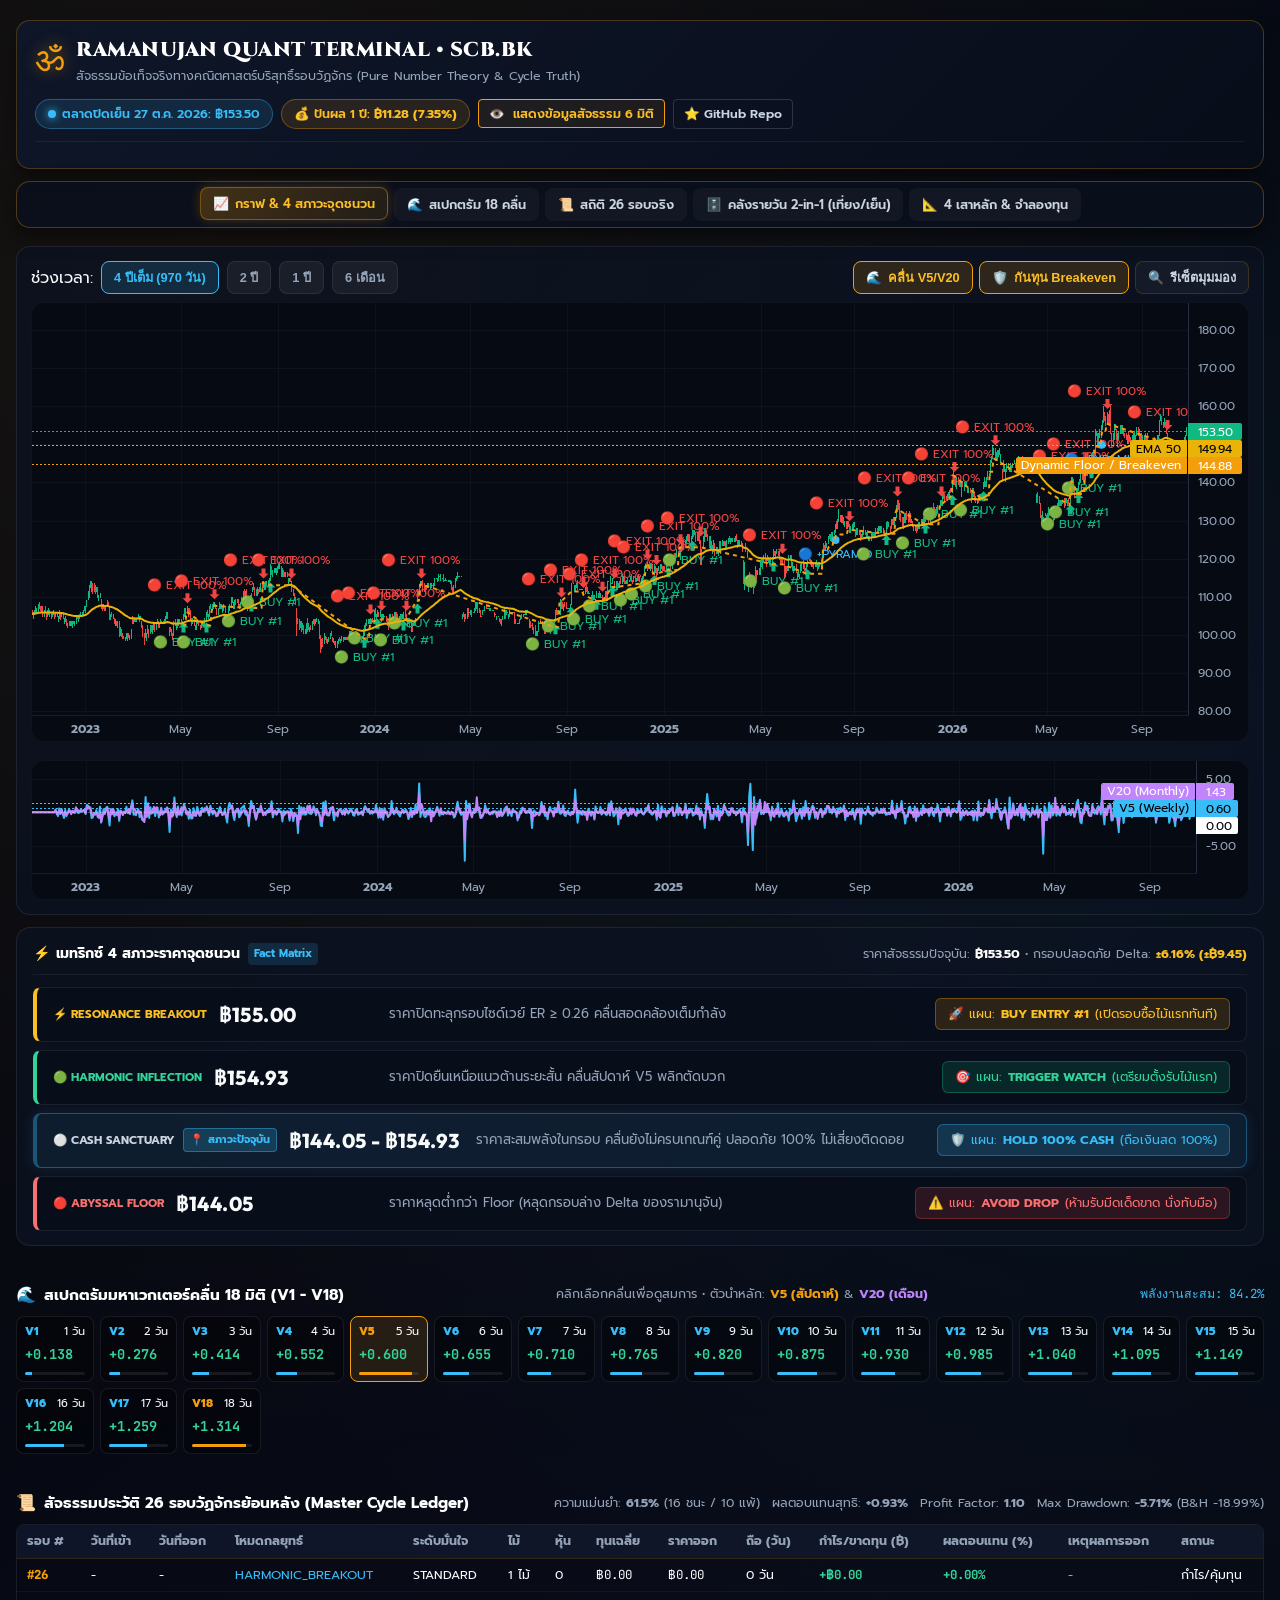
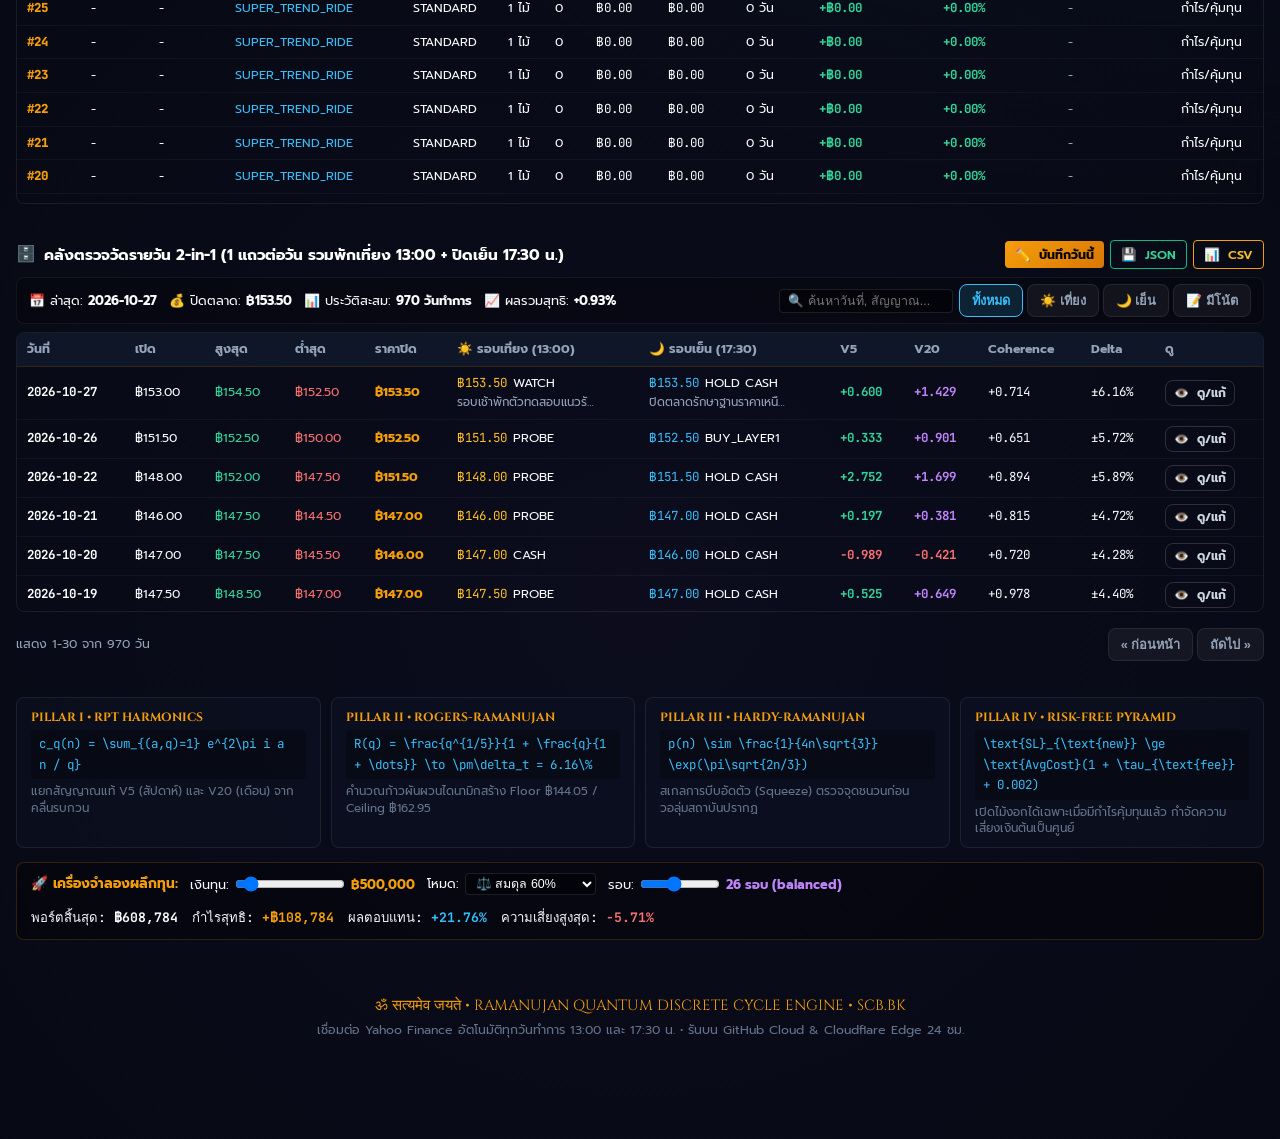
==== quant-ramanujan/index.html @ 40e57e21 "feat(ui): redesign 4 trigger scenarios into vertical price ladder optimized for portrait display" ====
<!DOCTYPE html>
<html lang="th" data-theme="dark">
<head>
  <meta charset="UTF-8">
  <meta name="viewport" content="width=device-width, initial-scale=1.0">
  <title>Ramanujan Quant Terminal • สัจธรรมข้อเท็จจริง SCB.BK</title>
  <meta name="description" content="เทอร์มินัลวิเคราะห์เชิงปริมาณหุ้น SCB.BK ตกผลึกข้อเท็จจริงล้วนๆ ภายในหน้าเดียว ด้วยสมการรามานุจัน (RPT + Rogers-Ramanujan + Risk-Free Pyramiding)">
  
  <!-- Fonts -->
  <link rel="preconnect" href="https://fonts.googleapis.com">
  <link rel="preconnect" href="https://fonts.gstatic.com" crossorigin>
  <link href="https://fonts.googleapis.com/css2?family=Cinzel:wght@700;900&family=Prompt:wght@400;500;600;700&family=JetBrains+Mono:wght@500;700;800&family=Outfit:wght@500;700;800&display=swap" rel="stylesheet">
  
  <!-- TradingView Lightweight Charts Local Library -->
  <!-- TradingView Lightweight Charts Local Library -->
  <script src="lightweight-charts.js"></script>
  <link rel="stylesheet" href="style.css?v=20261027_3">

  <style>
    /* CRITICAL INLINE STYLES: 100% immune to browser/CDN stylesheet caching */
    .compact-header-hud {
      background: linear-gradient(135deg, rgba(15, 23, 42, 0.96) 0%, rgba(8, 13, 26, 0.98) 100%);
      border: 1px solid rgba(245, 158, 11, 0.25);
      border-radius: 14px;
      padding: 12px 18px;
      margin-bottom: 12px;
      box-shadow: 0 10px 25px -5px rgba(0, 0, 0, 0.6);
    }
    .hud-brand-row {
      display: flex;
      justify-content: space-between;
      align-items: center;
      flex-wrap: wrap;
      gap: 12px;
    }
    .brand-title-wrap {
      display: flex;
      align-items: center;
      gap: 12px;
    }
    .vedic-glyph {
      font-size: 2.2rem;
      color: #f59e0b;
      line-height: 1;
      text-shadow: 0 0 15px rgba(245, 158, 11, 0.5);
    }
    .brand-title {
      font-family: 'Cinzel', serif;
      font-size: 1.25rem;
      font-weight: 900;
      color: #fff;
      letter-spacing: 0.5px;
    }
    .brand-sub {
      font-size: 0.78rem;
      color: #94a3b8;
    }
    .hud-status-strip {
      display: flex;
      align-items: center;
      gap: 8px;
      flex-wrap: wrap;
    }
    .status-pill {
      display: inline-flex;
      align-items: center;
      gap: 6px;
      padding: 4px 12px;
      border-radius: 999px;
      font-size: 0.78rem;
      font-weight: 600;
      background: rgba(255, 255, 255, 0.04);
      border: 1px solid rgba(255, 255, 255, 0.1);
    }
    .status-live {
      background: rgba(56, 189, 248, 0.12);
      border-color: rgba(56, 189, 248, 0.35);
      color: #38bdf8;
    }
    .status-div {
      background: rgba(245, 158, 11, 0.12);
      border-color: rgba(245, 158, 11, 0.35);
      color: #fbbf24;
    }
    .pulse-dot {
      width: 8px;
      height: 8px;
      border-radius: 50%;
      background: #38bdf8;
      box-shadow: 0 0 8px #38bdf8;
      display: inline-block;
    }
    .fact-telemetry-grid {
      display: grid;
      grid-template-columns: repeat(auto-fit, minmax(180px, 1fr));
      gap: 10px;
      margin-top: 14px;
      padding-top: 12px;
      border-top: 1px solid rgba(255, 255, 255, 0.08);
      transition: all 0.3s ease;
    }
    .telemetry-card {
      background: rgba(8, 13, 26, 0.85);
      border: 1px solid rgba(255, 255, 255, 0.08);
      border-radius: 8px;
      padding: 10px 14px;
    }
    .card-cyan { border-left: 3px solid #38bdf8; }
    .card-gold { border-left: 3px solid #f59e0b; }
    .card-green { border-left: 3px solid #10b981; }
    .card-purple { border-left: 3px solid #c084fc; }
    .card-neutral { border-left: 3px solid #94a3b8; }
    .tel-label {
      font-size: 0.72rem;
      color: #94a3b8;
      text-transform: uppercase;
      margin-bottom: 2px;
    }
    .tel-val {
      font-family: 'Outfit', sans-serif;
      font-size: 1.35rem;
      font-weight: 800;
      line-height: 1.2;
      color: #fff;
    }
    .tel-meta {
      font-size: 0.72rem;
      color: #64748b;
      margin-top: 2px;
    }
    /* Widescreen Full-Width Chart + Vertical Decision Ladder (Under Chart) */
    .chart-decision-split {
      display: flex;
      flex-direction: column;
      gap: 12px;
    }
    .chart-panel-wrap {
      width: 100%;
      background: var(--bg-card);
      border: 1px solid rgba(255, 255, 255, 0.08);
      border-radius: var(--radius-md);
      padding: 14px;
      display: flex;
      flex-direction: column;
      gap: 8px;
    }
    .decision-matrix-wrap {
      width: 100%;
      background: var(--bg-card);
      border: 1px solid rgba(255, 255, 255, 0.08);
      border-radius: var(--radius-md);
      padding: 14px 16px;
      display: flex;
      flex-direction: column;
      gap: 10px;
    }
    /* Vertical Decision Ladder (4 สภาวะราคาแนวตั้ง) */
    .decision-ladder-list {
      display: flex;
      flex-direction: column;
      gap: 8px;
      width: 100%;
    }
    .scenario-ladder-item {
      background: rgba(8, 13, 26, 0.75);
      border: 1px solid rgba(255, 255, 255, 0.08);
      border-radius: 8px;
      padding: 10px 16px;
      display: flex;
      align-items: center;
      justify-content: space-between;
      gap: 16px;
      transition: all 0.2s ease;
    }
    .scenario-ladder-item:hover {
      background: rgba(19, 29, 54, 0.85);
      border-color: rgba(255, 255, 255, 0.18);
    }
    .sc-breakout { border-left: 4px solid #fbbf24; }
    .sc-inflection { border-left: 4px solid #34d399; }
    .sc-neutral { border-left: 4px solid #38bdf8; }
    .sc-danger { border-left: 4px solid #f87171; }
    .active-state-ring {
      background: rgba(56, 189, 248, 0.08);
      border-color: rgba(56, 189, 248, 0.35);
      box-shadow: 0 0 15px rgba(56, 189, 248, 0.12);
    }
    .ladder-tag-group {
      display: flex;
      align-items: center;
      gap: 12px;
      min-width: 320px;
      flex-shrink: 0;
    }
    .ladder-price {
      font-family: 'Outfit', sans-serif;
      font-size: 1.25rem;
      font-weight: 800;
      letter-spacing: 0.5px;
      white-space: nowrap;
    }
    .ladder-desc {
      flex: 1;
      font-size: 0.82rem;
      color: #94a3b8;
      line-height: 1.4;
    }
    .ladder-action {
      flex-shrink: 0;
    }
    .action-pill {
      display: inline-flex;
      align-items: center;
      gap: 6px;
      padding: 5px 12px;
      border-radius: 6px;
      font-size: 0.78rem;
      white-space: nowrap;
    }
    .pill-gold {
      background: rgba(245, 158, 11, 0.15);
      color: #fbbf24;
      border: 1px solid rgba(245, 158, 11, 0.35);
    }
    .pill-green {
      background: rgba(16, 185, 129, 0.15);
      color: #34d399;
      border: 1px solid rgba(16, 185, 129, 0.35);
    }
    .pill-cyan {
      background: rgba(56, 189, 248, 0.15);
      color: #38bdf8;
      border: 1px solid rgba(56, 189, 248, 0.35);
    }
    .pill-red {
      background: rgba(239, 68, 68, 0.15);
      color: #f87171;
      border: 1px solid rgba(239, 68, 68, 0.35);
    }
    .current-state-badge {
      font-size: 0.68rem;
      font-weight: 700;
      padding: 2px 6px;
      border-radius: 4px;
      background: rgba(56, 189, 248, 0.2);
      color: #38bdf8;
      border: 1px solid rgba(56, 189, 248, 0.4);
    }
    /* Mobile & Portrait Screens (การแสดงผลแนวตั้ง) */
    @media (max-width: 900px) {
      .scenario-ladder-item {
        flex-direction: column;
        align-items: flex-start;
        gap: 8px;
        padding: 12px 14px;
      }
      .ladder-tag-group {
        width: 100%;
        justify-content: space-between;
        min-width: unset;
      }
      .ladder-desc {
        width: 100%;
      }
      .ladder-action {
        width: 100%;
      }
      .action-pill {
        width: 100%;
        justify-content: center;
      }
    }
  </style>
</head>
<body>
  <div class="quant-container">
    
    <!-- ================= 1. COMPACT VEDIC FACT BAR (HEADER HUD) ================= -->
    <header class="compact-header-hud">
      <div class="hud-brand-row">
        <div class="brand-title-wrap">
          <span class="vedic-glyph">ॐ</span>
          <div>
            <h1 class="brand-title">RAMANUJAN QUANT TERMINAL • SCB.BK</h1>
            <div class="brand-sub">สัจธรรมข้อเท็จจริงทางคณิตศาสตร์บริสุทธิ์รอบวัฏจักร (Pure Number Theory & Cycle Truth)</div>
          </div>
        </div>
        
        <div class="hud-status-strip">
          <div class="status-pill status-live">
            <span class="pulse-dot"></span>
            <span id="liveStatusText">ตลาดปิดเย็น 27 ต.ค. 2026: ฿153.50</span>
          </div>
          <div class="status-pill status-div">
            <span>💰 ปันผล 1 ปี: <strong>฿11.28 (7.35%)</strong></span>
          </div>
          <button type="button" id="btnToggleTopBar" class="btn btn-outline-sm" title="คลิกเพื่อเปิด/ปิดแผงสัจธรรม 6 มิติ" style="border-color: var(--gold); color: var(--gold-glow); background: rgba(245, 158, 11, 0.08);">
            <span id="toggleTopBarIcon">👁️</span> <span id="toggleTopBarText">แสดงข้อมูลสัจธรรม 6 มิติ</span>
          </button>
          <a href="https://github.com/smiledee9-svg/stock" target="_blank" rel="noopener noreferrer" class="btn btn-outline-sm">⭐ GitHub Repo</a>
        </div>
      </div>

      <!-- Live 6-Fact Telemetry Strip (Collapsed by default to maximize chart view space) -->
      <div class="fact-telemetry-grid" id="factTelemetryGrid" style="display: none;">
        <div class="telemetry-card card-cyan">
          <div class="tel-label">ราคาปิดตลาดล่าสุด</div>
          <div class="tel-val" id="kpiPrice">฿153.50</div>
          <div class="tel-meta" id="kpiDate">SET 27 ต.ค. 2026</div>
        </div>

        <div class="telemetry-card card-gold">
          <div class="tel-label">ก้าวไดนามิกรามานุจัน (±δt)</div>
          <div class="tel-val text-gold" id="kpiDelta">±6.16%</div>
          <div class="tel-meta">ช่วงปลอดภัย ±฿9.45 / รอบ</div>
        </div>

        <div class="telemetry-card card-green">
          <div class="tel-label">ฐานรองรับสัจธรรม (Floor)</div>
          <div class="tel-val text-green" id="kpiFloor">฿144.05</div>
          <div class="tel-meta">แนวรับโมเดล ห้ามหลุด</div>
        </div>

        <div class="telemetry-card card-purple">
          <div class="tel-label">เพดานคลื่นสูงสุด (Ceiling)</div>
          <div class="tel-val text-purple" id="kpiCeiling">฿162.95</div>
          <div class="tel-meta">เป้าหมายคลื่น V20 เต็มกำลัง</div>
        </div>

        <div class="telemetry-card">
          <div class="tel-label">สภาวะคลื่นความเร็ว</div>
          <div class="tel-val" style="font-size: 1.15rem; color: #38bdf8;">V5: +0.60 | V20: +1.43</div>
          <div class="tel-meta" id="rhoBadge">Phase Coherence: +0.651 (Resonant)</div>
        </div>

        <div class="telemetry-card card-neutral">
          <div class="tel-label">สัจธรรมสถานะปัจจุบัน</div>
          <div class="tel-val text-green" style="font-size: 1.15rem;">CASH SANCTUARY</div>
          <div class="tel-meta">ถือเงินสด 100% รอจุดชนวน ฿154.93</div>
        </div>
      </div>
    </header>

    <!-- Hidden placeholders to maintain 100% JS API compatibility -->
    <div style="display: none;" id="oracleTitle"></div>
    <div style="display: none;" id="oracleText"></div>

    <!-- ================= 2. STICKY COMPACT NAV HUD ================= -->
    <nav class="compact-nav-hud" id="sacredNavHud">
      <a href="#chartDecisionSection" class="nav-hud-btn active"><span>📈</span> <span>กราฟ & 4 สภาวะจุดชนวน</span></a>
      <a href="#waveSpectrumSection" class="nav-hud-btn"><span>🌊</span> <span>สเปกตรัม 18 คลื่น</span></a>
      <a href="#ledgerSection" class="nav-hud-btn"><span>📜</span> <span>สถิติ 26 รอบจริง</span></a>
      <a href="#archiveSection" class="nav-hud-btn"><span>🗄️</span> <span>คลังรายวัน 2-in-1 (เที่ยง/เย็น)</span></a>
      <a href="#pillarsSection" class="nav-hud-btn"><span>📐</span> <span>4 เสาหลัก & จำลองทุน</span></a>
    </nav>

    <!-- ================= 3. CORE ROW: CHART (FULL WIDTH) + 4 DECISION SCENARIOS (UNDER CHART) ================= -->
    <section class="crystallized-section" id="chartDecisionSection" style="padding-top: 6px;">
      <div class="chart-decision-split">
        
        <!-- Sacred TradingView Candlestick Canvas (Expansive 100% Full Width) -->
        <div class="chart-panel-wrap">
          <div class="chart-header-compact">
            <div class="chart-controls-left">
              <span class="label-dim">ช่วงเวลา:</span>
              <button type="button" class="interval-pill active" id="btnRangeAll">4 ปีเต็ม (970 วัน)</button>
              <button type="button" class="interval-pill" id="btnRange2y">2 ปี</button>
              <button type="button" class="interval-pill" id="btnRange1y">1 ปี</button>
              <button type="button" class="interval-pill" id="btnRange6m">6 เดือน</button>
            </div>
            <div style="display: flex; gap: 6px; flex-wrap: wrap;">
              <button type="button" class="chart-toggle-btn active" id="toggleWaveBtn"><span>🌊</span> คลื่น V5/V20</button>
              <button type="button" class="chart-toggle-btn active" id="toggleStopBtn"><span>🛡️</span> กันทุน Breakeven</button>
              <button type="button" class="chart-toggle-btn" id="btnResetZoom"><span>🔍</span> รีเซ็ตมุมมอง</button>
            </div>
          </div>

          <div class="chart-container-box" id="priceChartContainer" style="height: 440px;"></div>
          <div class="wave-subchart-box" id="waveChartContainer" style="height: 140px;"></div>
        </div>

        <!-- 4 Pure Decision Scenarios (Placed Directly Under the Chart Canvas) -->
        <div class="decision-matrix-wrap">
          <div class="matrix-head">
            <div style="display: flex; align-items: center; gap: 8px;">
              <span class="matrix-title">⚡ เมทริกซ์ 4 สภาวะราคาจุดชนวน</span>
              <span class="badge-mini">Fact Matrix</span>
            </div>
            <div style="font-size: 0.78rem; color: var(--text-muted);">
              ราคาสัจธรรมปัจจุบัน: <strong style="color: #fff;">฿153.50</strong> • กรอบปลอดภัย Delta: <strong style="color: var(--gold-glow);">±6.16% (±฿9.45)</strong>
            </div>
          </div>

          <div class="decision-ladder-list">
            <!-- Tier 1: Resonance Breakout (Highest Price Level) -->
            <div class="scenario-ladder-item sc-breakout">
              <div class="ladder-tag-group">
                <span class="sc-tag sc-tag-gold" style="font-weight: 700;">⚡ RESONANCE BREAKOUT</span>
                <span class="ladder-price text-gold" id="scBreakPrice">฿155.00</span>
              </div>
              <div class="ladder-desc">
                ราคาปิดทะลุกรอบไซด์เวย์ ER &ge; 0.26 คลื่นสอดคล้องเต็มกำลัง
              </div>
              <div class="ladder-action">
                <span class="action-pill pill-gold">🚀 แผน: <strong>BUY ENTRY #1</strong> (เปิดรอบซื้อไม้แรกทันที)</span>
              </div>
            </div>

            <!-- Tier 2: Harmonic Inflection (Weekly Wave Trigger) -->
            <div class="scenario-ladder-item sc-inflection">
              <div class="ladder-tag-group">
                <span class="sc-tag sc-tag-green" style="font-weight: 700;">🟢 HARMONIC INFLECTION</span>
                <span class="ladder-price text-green" id="scInflectPrice">฿154.93</span>
              </div>
              <div class="ladder-desc">
                ราคาปิดยืนเหนือแนวต้านระยะสั้น คลื่นสัปดาห์ V5 พลิกตัดบวก
              </div>
              <div class="ladder-action">
                <span class="action-pill pill-green">🎯 แผน: <strong>TRIGGER WATCH</strong> (เตรียมตั้งรับไม้แรก)</span>
              </div>
            </div>

            <!-- Tier 3: Cash Sanctuary (Neutral Sideways Corridor - CURRENT STATE) -->
            <div class="scenario-ladder-item sc-neutral active-state-ring">
              <div class="ladder-tag-group">
                <div style="display: flex; align-items: center; gap: 8px;">
                  <span class="sc-tag sc-tag-neutral" style="font-weight: 700;">⚪ CASH SANCTUARY</span>
                  <span class="current-state-badge">📍 สภาวะปัจจุบัน</span>
                </div>
                <span class="ladder-price text-cyan" id="scNeutralRange">฿144.05 – ฿154.93</span>
              </div>
              <div class="ladder-desc">
                ราคาสะสมพลังในกรอบ คลื่นยังไม่ครบเกณฑ์คู่ ปลอดภัย 100% ไม่เสี่ยงติดดอย
              </div>
              <div class="ladder-action">
                <span class="action-pill pill-cyan">🛡️ แผน: <strong>HOLD 100% CASH</strong> (ถือเงินสด 100%)</span>
              </div>
            </div>

            <!-- Tier 4: Abyssal Floor (Lower Bound Stop) -->
            <div class="scenario-ladder-item sc-danger">
              <div class="ladder-tag-group">
                <span class="sc-tag sc-tag-red" style="font-weight: 700;">🔴 ABYSSAL FLOOR</span>
                <span class="ladder-price text-red" id="scDangerPrice">฿144.05</span>
              </div>
              <div class="ladder-desc">
                ราคาหลุดต่ำกว่า Floor (หลุดกรอบล่าง Delta ของรามานุจัน)
              </div>
              <div class="ladder-action">
                <span class="action-pill pill-red">⚠️ แผน: <strong>AVOID DROP</strong> (ห้ามรับมีดเด็ดขาด นั่งทับมือ)</span>
              </div>
            </div>
          </div>
        </div>

      </div>
    </section>

    <!-- ================= 4. COMPACT 18-HARMONIC SPECTRUM STRIP ================= -->
    <section class="crystallized-section" id="waveSpectrumSection">
      <div class="section-head-mini">
        <div style="display: flex; align-items: center; gap: 8px;">
          <span>🌊</span>
          <strong style="font-size: 0.95rem; color: #fff;">สเปกตรัมมหาเวกเตอร์คลื่น 18 มิติ (V1 - V18)</strong>
        </div>
        <div style="font-size: 0.78rem; color: var(--text-muted);" id="activeWaveDesc">
          คลิกเลือกคลื่นเพื่อดูสมการ • ตัวนำหลัก: <span style="color: var(--gold); font-weight: 700;">V5 (สัปดาห์)</span> & <span style="color: #c084fc; font-weight: 700;">V20 (เดือน)</span>
        </div>
        <div style="font-family: var(--font-code); font-size: 0.78rem; color: #38bdf8;" id="activeWaveEnergy">
          พลังงานสะสม: 84.2%
        </div>
      </div>

      <div class="wave-grid-compact" id="waveGrid">
        <!-- 18 Wave pills populated dynamically via JavaScript -->
      </div>
    </section>

    <!-- ================= 5. MASTER CYCLE LEDGER (26 HISTORICAL CYCLES) ================= -->
    <section class="crystallized-section" id="ledgerSection">
      <div class="section-head-mini">
        <div style="display: flex; align-items: center; gap: 8px;">
          <span>📜</span>
          <strong style="font-size: 0.95rem; color: #fff;">สัจธรรมประวัติ 26 รอบวัฏจักรย้อนหลัง (Master Cycle Ledger)</strong>
        </div>
        <div class="ledger-stats-inline">
          <span>ความแม่นยำ: <strong class="text-green" id="ledgerWinRate">61.54%</strong> (16 ชนะ / 10 แพ้)</span>
          <span>ผลตอบแทนสุทธิ: <strong class="text-green" id="ledgerReturn">+0.93%</strong></span>
          <span>Profit Factor: <strong class="text-gold" id="ledgerPF">1.10</strong></span>
          <span>Max Drawdown: <strong class="text-amber" id="ledgerMDD">-5.71%</strong> (B&H -18.99%)</span>
        </div>
      </div>

      <div class="master-table-scroll" style="max-height: 280px;">
        <table class="master-db-table compact-table">
          <thead>
            <tr>
              <th>รอบ #</th>
              <th>วันที่เข้า</th>
              <th>วันที่ออก</th>
              <th>โหมดกลยุทธ์</th>
              <th>ระดับมั่นใจ</th>
              <th>ไม้</th>
              <th>หุ้น</th>
              <th>ทุนเฉลี่ย</th>
              <th>ราคาออก</th>
              <th>ถือ (วัน)</th>
              <th>กำไร/ขาดทุน (฿)</th>
              <th>ผลตอบแทน (%)</th>
              <th>เหตุผลการออก</th>
              <th>สถานะ</th>
            </tr>
          </thead>
          <tbody id="ledgerTableBody">
            <!-- Populated dynamically via JS -->
          </tbody>
        </table>
      </div>
    </section>

    <!-- ================= 6. 2-IN-1 DAILY INTELLIGENCE ARCHIVE ================= -->
    <section class="crystallized-section" id="archiveSection">
      <div class="section-head-mini">
        <div style="display: flex; align-items: center; gap: 8px;">
          <span>🗄️</span>
          <strong style="font-size: 0.95rem; color: #fff;">คลังตรวจวัดรายวัน 2-in-1 (1 แถวต่อวัน รวมพักเที่ยง 13:00 + ปิดเย็น 17:30 น.)</strong>
        </div>
        <div style="display: flex; gap: 6px; align-items: center;">
          <button type="button" id="btnToggleJournalForm" class="btn btn-gold-sm"><span>✏️</span> บันทึกวันนี้</button>
          <button type="button" id="btnExportJson" class="btn btn-outline-sm" style="color: #34d399; border-color: #10b981;"><span>💾</span> JSON</button>
          <button type="button" id="btnExportCsv" class="btn btn-outline-sm" style="color: #fbbf24; border-color: #f59e0b;"><span>📊</span> CSV</button>
        </div>
      </div>

      <!-- Mini KPI Strip -->
      <div class="archive-strip-compact">
        <span>📅 ล่าสุด: <strong id="arcLastDate">2026-10-27</strong></span>
        <span>💰 ปิดตลาด: <strong class="text-gold" id="arcLastPrice">฿153.50</strong></span>
        <span>📊 ประวัติสะสม: <strong id="arcTotalDays">970 วัน</strong></span>
        <span>📈 ผลรวมสุทธิ: <strong class="text-green" id="arcCumulativePnl">+0.93%</strong></span>
        <div style="margin-left: auto; display: flex; gap: 6px; align-items: center;">
          <input type="text" id="arcSearchInput" placeholder="🔍 ค้นหาวันที่, สัญญาณ..." class="search-input-sm">
          <div style="display: flex; gap: 4px;">
            <button type="button" class="interval-pill active" id="filterArcAll">ทั้งหมด</button>
            <button type="button" class="interval-pill" id="filterArcMidday">☀️ เที่ยง</button>
            <button type="button" class="interval-pill" id="filterArcEvening">🌙 เย็น</button>
            <button type="button" class="interval-pill" id="filterArcJournal">📝 มีโน้ต</button>
          </div>
        </div>
      </div>

      <!-- Collapsible Quick Entry Form -->
      <div class="archive-form-box" id="journalFormBox" style="display: none; margin-bottom: 10px;">
        <div style="display: flex; justify-content: space-between; align-items: center; margin-bottom: 10px;">
          <strong style="color: var(--gold); font-size: 0.88rem;">บันทึกการตรวจวัดประจำวัน (2-in-1 Daily Form)</strong>
          <button type="button" id="btnCloseJournalForm" style="background: none; border: none; color: #94a3b8; font-size: 1.1rem; cursor: pointer;">&times;</button>
        </div>
        <form id="journalEntryForm">
          <div style="display: grid; grid-template-columns: repeat(auto-fit, minmax(130px, 1fr)); gap: 8px; margin-bottom: 8px;">
            <div class="form-field-group">
              <label for="formDate">วันที่</label>
              <input type="date" id="formDate" required>
            </div>
            <div class="form-field-group">
              <label for="formOpen">ราคาเปิด</label>
              <input type="number" step="0.25" id="formOpen" placeholder="153.00">
            </div>
            <div class="form-field-group">
              <label for="formHigh">สูงสุด</label>
              <input type="number" step="0.25" id="formHigh" placeholder="154.50">
            </div>
            <div class="form-field-group">
              <label for="formLow">ต่ำสุด</label>
              <input type="number" step="0.25" id="formLow" placeholder="152.50">
            </div>
          </div>

          <div style="display: grid; grid-template-columns: 1fr 1fr; gap: 8px; margin-bottom: 8px;">
            <!-- Midday 13:00 -->
            <div style="background: rgba(245, 158, 11, 0.05); padding: 8px; border-radius: var(--radius-sm); border: 1px solid rgba(245, 158, 11, 0.2);">
              <div style="font-size: 0.78rem; font-weight: 700; color: #fbbf24; margin-bottom: 4px;">☀️ พักเที่ยง (13:00 น.)</div>
              <div style="display: flex; gap: 6px; margin-bottom: 4px;">
                <input type="number" step="0.25" id="formMiddayPrice" placeholder="ราคา 153.50" style="width: 50%;">
                <select id="formMiddayAction" style="width: 50%;">
                  <option value="TRIGGER_WATCH">TRIGGER_WATCH</option>
                  <option value="BUY_LAYER1">BUY_LAYER1</option>
                  <option value="HOLD_CASH">HOLD_CASH</option>
                  <option value="TAKE_PROFIT">TAKE_PROFIT</option>
                </select>
              </div>
              <input type="text" id="formMiddayNote" placeholder="บันทึกรอบเที่ยง..." style="width: 100%;">
            </div>

            <!-- Evening 17:30 -->
            <div style="background: rgba(56, 189, 248, 0.05); padding: 8px; border-radius: var(--radius-sm); border: 1px solid rgba(56, 189, 248, 0.2);">
              <div style="font-size: 0.78rem; font-weight: 700; color: #38bdf8; margin-bottom: 4px;">🌙 ปิดตลาดเย็น (17:30 น.)</div>
              <div style="display: flex; gap: 6px; margin-bottom: 4px;">
                <input type="number" step="0.25" id="formEveningPrice" placeholder="ราคา 153.50" style="width: 50%;">
                <select id="formEveningAction" style="width: 50%;">
                  <option value="HOLD_CASH">HOLD_CASH</option>
                  <option value="HOLD_POSITION">HOLD_POSITION</option>
                  <option value="PYRAMID_BUY">PYRAMID_BUY</option>
                  <option value="CYCLE_EXIT">CYCLE_EXIT</option>
                </select>
              </div>
              <input type="text" id="formEveningNote" placeholder="บันทึกรอบเย็น..." style="width: 100%;">
            </div>
          </div>

          <div style="display: flex; justify-content: flex-end;">
            <button type="submit" class="btn btn-gold-sm">💾 บันทึกสัจธรรมวันนี้</button>
          </div>
        </form>
      </div>

      <!-- Master Table -->
      <div class="master-table-scroll" style="max-height: 280px;">
        <table class="master-db-table compact-table">
          <thead>
            <tr>
              <th>วันที่</th>
              <th>เปิด</th>
              <th>สูงสุด</th>
              <th>ต่ำสุด</th>
              <th>ราคาปิด</th>
              <th>☀️ รอบเที่ยง (13:00)</th>
              <th>🌙 รอบเย็น (17:30)</th>
              <th>V5</th>
              <th>V20</th>
              <th>Coherence</th>
              <th>Delta</th>
              <th>ดู</th>
            </tr>
          </thead>
          <tbody id="arcTableBody">
            <!-- Populated dynamically via JS -->
          </tbody>
        </table>
      </div>

      <div style="display: flex; justify-content: space-between; align-items: center; margin-top: 6px; font-size: 0.78rem; color: var(--text-muted);">
        <div id="arcPageInfo">แสดง 1-30 จาก 970 วัน</div>
        <div style="display: flex; gap: 4px;">
          <button type="button" class="interval-pill" id="btnArcPrevPage">&laquo; ก่อนหน้า</button>
          <button type="button" class="interval-pill" id="btnArcNextPage">ถัดไป &raquo;</button>
        </div>
      </div>
    </section>

    <!-- ================= 7. COMPACT PILLARS & RISK SIMULATOR ================= -->
    <section class="crystallized-section" id="pillarsSection">
      <div style="display: grid; grid-template-columns: repeat(auto-fit, minmax(260px, 1fr)); gap: 10px; margin-bottom: 14px;">
        <div class="pillar-box-mini">
          <div class="pillar-label">PILLAR I • RPT HARMONICS</div>
          <div class="pillar-formula">c_q(n) = \sum_{(a,q)=1} e^{2\pi i a n / q}</div>
          <div class="pillar-sub">แยกสัญญาณแท้ V5 (สัปดาห์) และ V20 (เดือน) จากคลื่นรบกวน</div>
        </div>

        <div class="pillar-box-mini">
          <div class="pillar-label">PILLAR II • ROGERS-RAMANUJAN</div>
          <div class="pillar-formula">R(q) = \frac{q^{1/5}}{1 + \frac{q}{1 + \dots}} \to \pm\delta_t = 6.16\%</div>
          <div class="pillar-sub">คำนวณก้าวผันผวนไดนามิกสร้าง Floor ฿144.05 / Ceiling ฿162.95</div>
        </div>

        <div class="pillar-box-mini">
          <div class="pillar-label">PILLAR III • HARDY-RAMANUJAN</div>
          <div class="pillar-formula">p(n) \sim \frac{1}{4n\sqrt{3}} \exp(\pi\sqrt{2n/3})</div>
          <div class="pillar-sub">สเกลการบีบอัดตัว (Squeeze) ตรวจจุดชนวนก่อนวอลุ่มสถาบันปรากฏ</div>
        </div>

        <div class="pillar-box-mini">
          <div class="pillar-label">PILLAR IV • RISK-FREE PYRAMID</div>
          <div class="pillar-formula">\text{SL}_{\text{new}} \ge \text{AvgCost}(1 + \tau_{\text{fee}} + 0.002)</div>
          <div class="pillar-sub">เปิดไม้งอกได้เฉพาะเมื่อมีกำไรคุ้มทุนแล้ว กำจัดความเสี่ยงเงินต้นเป็นศูนย์</div>
        </div>
      </div>

      <!-- Compact Simulator Strip -->
      <div class="sim-strip-compact">
        <div style="display: flex; gap: 12px; align-items: center; flex-wrap: wrap;">
          <span style="font-weight: 700; color: var(--gold); font-size: 0.85rem;">🚀 เครื่องจำลองผลึกทุน:</span>
          <div style="display: flex; gap: 6px; align-items: center; font-size: 0.8rem;">
            <span>เงินทุน:</span>
            <input type="range" id="simCapSlider" min="100000" max="5000000" step="50000" value="500000" style="width: 110px;">
            <strong id="dispSimCap" style="color: var(--gold);">฿500,000</strong>
          </div>
          <div style="display: flex; gap: 6px; align-items: center; font-size: 0.8rem;">
            <span>โหมด:</span>
            <select id="simPresetSelect" class="search-input-sm" style="padding: 2px 6px;">
              <option value="conservative">🛡️ เซฟตี้ 30%</option>
              <option value="balanced" selected>⚖️ สมดุล 60%</option>
              <option value="aggressive">🚀 มาสเตอร์ 90%</option>
            </select>
            <span id="dispSimPreset" style="display: none;">⚖️ สมดุล</span>
          </div>
          <div style="display: flex; gap: 6px; align-items: center; font-size: 0.8rem;">
            <span>รอบ:</span>
            <input type="range" id="simCyclesSlider" min="10" max="50" step="1" value="26" style="width: 80px;">
            <strong id="dispSimCycles" style="color: #c084fc;">26 รอบ</strong>
          </div>
        </div>

        <div style="display: flex; gap: 14px; font-size: 0.82rem; font-family: var(--font-code);">
          <span>พอร์ตสิ้นสุด: <strong class="text-green" id="dispSimFinalEquity">฿504,650</strong></span>
          <span>กำไรสุทธิ: <strong class="text-gold" id="dispSimProfit">+฿4,650</strong></span>
          <span>ผลตอบแทน: <strong style="color: #38bdf8;" id="dispSimReturn">+0.93%</strong></span>
          <span>ความเสี่ยงสูงสุด: <strong style="color: #f87171;" id="dispSimMaxRisk">-5.71%</strong></span>
        </div>
      </div>
    </section>

    <!-- ================= FOOTER ================= -->
    <footer style="text-align: center; padding: 18px 10px; color: var(--text-dim); font-size: 0.78rem;">
      <div style="font-family: var(--font-sacred); font-size: 0.92rem; color: var(--gold); margin-bottom: 2px;">
        ॐ सत्यमेव जयते • RAMANUJAN QUANTUM DISCRETE CYCLE ENGINE • SCB.BK
      </div>
      <div>
        เชื่อมต่อ Yahoo Finance อัตโนมัติทุกวันทำการ 13:00 และ 17:30 น. • รันบน GitHub Cloud & Cloudflare Edge 24 ชม.
      </div>
    </footer>

    <!-- ================= MODAL: DETAIL INSPECTOR ================= -->
    <div class="modal-backdrop" id="detailModal">
      <div class="modal-card">
        <div style="display: flex; justify-content: space-between; align-items: center; margin-bottom: 10px; border-bottom: 1px solid rgba(255,255,255,0.1); padding-bottom: 8px;">
          <h3 id="modalTitle" style="color: var(--gold-glow); font-size: 0.95rem;">รายละเอียดสัจธรรม 2-in-1 ประจำวัน</h3>
          <button type="button" id="btnCloseModal" style="background: none; border: none; color: #fff; font-size: 1.3rem; cursor: pointer;">&times;</button>
        </div>
        <div id="modalContent" style="display: flex; flex-direction: column; gap: 8px; font-size: 0.82rem;"></div>
      </div>
    </div>

  </div>

  <!-- Data Bundle Script -->
  <script src="ramanujan_data.js?v=20261027_3"></script>
  <!-- Unified Controller -->
  <script src="app.js?v=20261027_3"></script>
</body>
</html>
---- quant-ramanujan/style.css ----
/* ==========================================================================
   RAMANUJAN QUANTUM DISCRETE CYCLE ENGINE (SCB.BK)
   Aesthetic: Sacred Vedic Mathematics x Ultra-Modern Dark Glassmorphism
   Persona: Srinivasa Ramanujan's Mathematical Eye observing SCB Stock
   ========================================================================== */

:root {
  --bg-space: #050811;
  --bg-card: rgba(12, 18, 34, 0.78);
  --bg-card-hover: rgba(19, 29, 54, 0.9);
  --bg-card-alt: rgba(8, 13, 26, 0.85);
  --card-border: rgba(245, 158, 11, 0.18);
  --card-border-glow: rgba(56, 189, 248, 0.35);

  --gold: #f59e0b;
  --gold-glow: #fbbf24;
  --gold-light: rgba(245, 158, 11, 0.12);
  --cyan: #06b6d4;
  --cyan-glow: #38bdf8;
  --cyan-light: rgba(6, 182, 212, 0.12);
  --purple: #8b5cf6;
  --purple-glow: #c084fc;
  --purple-light: rgba(139, 92, 246, 0.12);
  --green: #10b981;
  --green-glow: #34d399;
  --green-light: rgba(16, 185, 129, 0.12);
  --red: #ef4444;
  --red-glow: #f87171;
  --red-light: rgba(239, 68, 68, 0.12);

  --text-main: #f8fafc;
  --text-muted: #94a3b8;
  --text-dim: #64748b;

  --font-sacred: 'Cinzel', serif;
  --font-main: 'Prompt', -apple-system, BlinkMacSystemFont, sans-serif;
  --font-code: 'JetBrains Mono', monospace;
  --font-num: 'Outfit', sans-serif;

  --radius-sm: 8px;
  --radius-md: 14px;
  --radius-lg: 20px;
  --radius-xl: 28px;
  --shadow-gold: 0 0 25px rgba(245, 158, 11, 0.15);
  --shadow-cyan: 0 0 25px rgba(56, 189, 248, 0.15);
  --transition: all 0.25s cubic-bezier(0.16, 1, 0.3, 1);
}

* {
  box-sizing: border-box;
  margin: 0;
  padding: 0;
}

html {
  scroll-behavior: smooth;
  scroll-padding-top: 80px;
}

body {
  font-family: var(--font-main);
  background: var(--bg-space);
  background-image: 
    radial-gradient(circle at 15% 10%, rgba(245, 158, 11, 0.07) 0%, transparent 45%),
    radial-gradient(circle at 85% 30%, rgba(56, 189, 248, 0.06) 0%, transparent 45%),
    radial-gradient(circle at 50% 80%, rgba(139, 92, 246, 0.05) 0%, transparent 50%);
  color: var(--text-main);
  line-height: 1.65;
  padding: 20px 16px 80px 16px;
  min-height: 100vh;
}

.quant-container {
  max-width: 1400px;
  margin: 0 auto;
}

/* ================= SACRED TOP BANNER & PERSONA HEADER ================= */
.ramanujan-hero-header {
  position: relative;
  background: linear-gradient(135deg, rgba(15, 23, 42, 0.95) 0%, rgba(8, 13, 26, 0.95) 100%);
  border: 1px solid var(--card-border);
  border-radius: var(--radius-xl);
  padding: 32px 36px;
  margin-bottom: 22px;
  box-shadow: 0 20px 40px -15px rgba(0, 0, 0, 0.7), var(--shadow-gold);
  overflow: hidden;
  backdrop-filter: blur(16px);
}

.hero-watermark {
  position: absolute;
  right: -20px;
  top: -30px;
  font-size: 16rem;
  font-family: var(--font-sacred);
  color: rgba(245, 158, 11, 0.03);
  pointer-events: none;
  user-select: none;
  line-height: 1;
}

.hero-top-row {
  display: flex;
  justify-content: space-between;
  align-items: center;
  flex-wrap: wrap;
  gap: 16px;
  margin-bottom: 20px;
}

.vedic-badge {
  display: inline-flex;
  align-items: center;
  gap: 10px;
  background: linear-gradient(135deg, rgba(245, 158, 11, 0.18), rgba(217, 119, 6, 0.08));
  border: 1px solid rgba(245, 158, 11, 0.4);
  color: var(--gold-glow);
  padding: 6px 16px;
  border-radius: 9999px;
  font-size: 0.88rem;
  font-weight: 700;
  letter-spacing: 0.5px;
}

.vedic-symbol {
  font-size: 1.15rem;
  color: var(--gold-glow);
}

.header-meta-actions {
  display: flex;
  align-items: center;
  gap: 12px;
  flex-wrap: wrap;
}

.live-status-pill {
  display: inline-flex;
  align-items: center;
  gap: 8px;
  background: rgba(16, 185, 129, 0.12);
  border: 1px solid rgba(16, 185, 129, 0.35);
  color: #34d399;
  padding: 6px 14px;
  border-radius: 9999px;
  font-size: 0.82rem;
  font-weight: 700;
  font-family: var(--font-code);
}

.pulse-dot {
  width: 8px;
  height: 8px;
  border-radius: 50%;
  background: #34d399;
  box-shadow: 0 0 10px #34d399;
  animation: pulseAnim 2s infinite;
}

@keyframes pulseAnim {
  0% { transform: scale(0.95); box-shadow: 0 0 0 0 rgba(52, 211, 153, 0.7); }
  70% { transform: scale(1); box-shadow: 0 0 0 8px rgba(52, 211, 153, 0); }
  100% { transform: scale(0.95); box-shadow: 0 0 0 0 rgba(52, 211, 153, 0); }
}

.hero-main-title {
  font-family: var(--font-sacred);
  font-size: 2.2rem;
  font-weight: 800;
  color: #fff;
  letter-spacing: 0.02em;
  margin-bottom: 8px;
  display: flex;
  align-items: center;
  gap: 14px;
  flex-wrap: wrap;
}

.title-symbol-highlight {
  background: linear-gradient(135deg, #fbbf24 0%, #f59e0b 50%, #38bdf8 100%);
  -webkit-background-clip: text;
  -webkit-text-fill-color: transparent;
}

.hero-subtitle {
  font-size: 1.05rem;
  color: #cbd5e1;
  max-width: 950px;
  margin-bottom: 16px;
  line-height: 1.6;
}

/* Ramanujan Creed Card */
.ramanujan-creed-box {
  background: rgba(0, 0, 0, 0.35);
  border-left: 4px solid var(--gold);
  border-radius: 0 var(--radius-md) var(--radius-md) 0;
  padding: 14px 20px;
  display: flex;
  align-items: center;
  gap: 16px;
}

.creed-avatar {
  font-size: 2.2rem;
  line-height: 1;
}

.creed-quote {
  font-style: italic;
  font-size: 0.92rem;
  color: #e2e8f0;
}

.creed-author {
  font-style: normal;
  font-size: 0.8rem;
  color: var(--gold);
  font-weight: 700;
  margin-top: 4px;
}

/* ================= STICKY SACRED NAVIGATION HUD ================= */
.sacred-nav-hud {
  position: sticky;
  top: 12px;
  z-index: 100;
  background: rgba(10, 15, 30, 0.85);
  border: 1px solid rgba(245, 158, 11, 0.25);
  border-radius: var(--radius-lg);
  padding: 8px 12px;
  margin-bottom: 24px;
  display: flex;
  align-items: center;
  justify-content: space-between;
  gap: 8px;
  backdrop-filter: blur(18px);
  box-shadow: 0 10px 30px -5px rgba(0, 0, 0, 0.7);
  overflow-x: auto;
}

.nav-hud-links {
  display: flex;
  align-items: center;
  gap: 6px;
  flex-wrap: nowrap;
}

.nav-hud-btn {
  display: inline-flex;
  align-items: center;
  gap: 7px;
  background: rgba(255, 255, 255, 0.04);
  border: 1px solid transparent;
  color: #94a3b8;
  padding: 7px 14px;
  border-radius: var(--radius-sm);
  font-size: 0.82rem;
  font-weight: 600;
  text-decoration: none;
  white-space: nowrap;
  transition: var(--transition);
}

.nav-hud-btn:hover, .nav-hud-btn.active {
  background: rgba(245, 158, 11, 0.15);
  border-color: rgba(245, 158, 11, 0.4);
  color: #fff;
  transform: translateY(-1px);
}

.nav-hud-btn.active {
  box-shadow: 0 0 12px rgba(245, 158, 11, 0.25);
}

.nav-hud-btn.badge-special {
  background: rgba(56, 189, 248, 0.1);
  border-color: rgba(56, 189, 248, 0.3);
  color: #38bdf8;
}

.nav-hud-btn.badge-special:hover {
  background: rgba(56, 189, 248, 0.2);
  color: #fff;
}

/* ================= SECTION HEADINGS ================= */
.crystallized-section {
  margin-bottom: 36px;
  scroll-margin-top: 80px;
}

.section-head {
  display: flex;
  justify-content: space-between;
  align-items: center;
  flex-wrap: wrap;
  gap: 12px;
  margin-bottom: 18px;
  padding-bottom: 10px;
  border-bottom: 1px solid var(--card-border);
}

.section-title {
  font-size: 1.35rem;
  font-weight: 800;
  color: #fff;
  display: flex;
  align-items: center;
  gap: 10px;
}

.section-title-glyph {
  color: var(--gold);
}

.section-tag {
  font-size: 0.78rem;
  color: var(--text-dim);
  font-family: var(--font-code);
  text-transform: uppercase;
  letter-spacing: 1px;
}

/* ================= SECTION 1: DIVINE TELEMETRY COCKPIT ================= */
.cockpit-master-grid {
  display: grid;
  grid-template-columns: repeat(auto-fit, minmax(260px, 1fr));
  gap: 16px;
  margin-bottom: 20px;
}

.cockpit-tile {
  background: var(--bg-card);
  border: 1px solid var(--card-border);
  border-radius: var(--radius-lg);
  padding: 22px 24px;
  position: relative;
  overflow: hidden;
  transition: var(--transition);
}

.cockpit-tile:hover {
  border-color: var(--gold);
  transform: translateY(-2px);
  box-shadow: var(--shadow-gold);
}

.cockpit-tile::before {
  content: '';
  position: absolute;
  top: 0;
  left: 0;
  width: 100%;
  height: 3px;
  background: linear-gradient(90deg, var(--gold), transparent);
}

.tile-cyan::before {
  background: linear-gradient(90deg, var(--cyan-glow), transparent);
}

.tile-green::before {
  background: linear-gradient(90deg, var(--green-glow), transparent);
}

.tile-purple::before {
  background: linear-gradient(90deg, var(--purple-glow), transparent);
}

.tile-label {
  font-size: 0.82rem;
  font-weight: 700;
  color: var(--text-muted);
  text-transform: uppercase;
  letter-spacing: 0.5px;
  margin-bottom: 6px;
  display: flex;
  align-items: center;
  gap: 8px;
}

.tile-value {
  font-family: var(--font-num);
  font-size: 2.2rem;
  font-weight: 800;
  color: #fff;
  line-height: 1.1;
  margin-bottom: 6px;
}

.tile-sub {
  font-size: 0.8rem;
  color: var(--text-dim);
}

/* Insight Banner */
.ramanujan-insight-banner {
  background: linear-gradient(135deg, rgba(245, 158, 11, 0.08) 0%, rgba(6, 182, 212, 0.05) 100%);
  border: 1px solid rgba(245, 158, 11, 0.3);
  border-radius: var(--radius-lg);
  padding: 20px 24px;
  display: flex;
  align-items: flex-start;
  gap: 18px;
}

.insight-icon {
  font-size: 2rem;
  color: var(--gold-glow);
  flex-shrink: 0;
}

.insight-title {
  font-size: 1rem;
  font-weight: 700;
  color: var(--gold-glow);
  margin-bottom: 4px;
}

.insight-text {
  font-size: 0.92rem;
  color: #e2e8f0;
  line-height: 1.6;
}

/* ================= SECTION 2: SACRED CHART CANVAS ================= */
.chart-card-wrapper {
  background: var(--bg-card);
  border: 1px solid var(--card-border);
  border-radius: var(--radius-lg);
  padding: 24px;
  margin-bottom: 24px;
  box-shadow: 0 15px 35px -10px rgba(0, 0, 0, 0.6);
}

.chart-toolbar {
  display: flex;
  justify-content: space-between;
  align-items: center;
  flex-wrap: wrap;
  gap: 12px;
  margin-bottom: 18px;
  padding-bottom: 12px;
  border-bottom: 1px solid rgba(255, 255, 255, 0.06);
}

.chart-controls-left {
  display: flex;
  align-items: center;
  gap: 8px;
  flex-wrap: wrap;
}

.interval-pill {
  background: rgba(255, 255, 255, 0.05);
  border: 1px solid rgba(255, 255, 255, 0.08);
  color: var(--text-muted);
  padding: 5px 12px;
  border-radius: var(--radius-sm);
  font-size: 0.8rem;
  font-weight: 600;
  cursor: pointer;
  transition: var(--transition);
}

.interval-pill:hover, .interval-pill.active {
  background: rgba(56, 189, 248, 0.15);
  border-color: #38bdf8;
  color: #38bdf8;
}

.chart-toggle-btn {
  display: inline-flex;
  align-items: center;
  gap: 6px;
  background: rgba(255, 255, 255, 0.04);
  border: 1px solid var(--card-border);
  color: #cbd5e1;
  padding: 5px 12px;
  border-radius: var(--radius-sm);
  font-size: 0.8rem;
  font-weight: 600;
  cursor: pointer;
  transition: var(--transition);
}

.chart-toggle-btn.active {
  background: rgba(245, 158, 11, 0.15);
  border-color: var(--gold);
  color: var(--gold-glow);
}

.chart-container-box {
  width: 100%;
  height: 520px;
  border-radius: var(--radius-md);
  overflow: hidden;
  position: relative;
  background: #060913;
  border: 1px solid rgba(255, 255, 255, 0.04);
}

.wave-subchart-box {
  width: 100%;
  height: 180px;
  border-radius: var(--radius-md);
  overflow: hidden;
  position: relative;
  background: #060913;
  border: 1px solid rgba(255, 255, 255, 0.04);
  margin-top: 10px;
}

/* ================= SECTION 3: 4 SACRED SCENARIOS MATRIX ================= */
.scenarios-grid {
  display: grid;
  grid-template-columns: repeat(auto-fit, minmax(280px, 1fr));
  gap: 18px;
}

.scenario-card {
  background: var(--bg-card);
  border: 1px solid var(--card-border);
  border-radius: var(--radius-lg);
  padding: 22px;
  position: relative;
  transition: var(--transition);
}

.scenario-card:hover {
  transform: translateY(-3px);
}

.scenario-inflection { border-color: rgba(52, 211, 153, 0.35); }
.scenario-inflection:hover { border-color: #34d399; box-shadow: 0 0 25px rgba(52, 211, 153, 0.2); }

.scenario-breakout { border-color: rgba(245, 158, 11, 0.35); }
.scenario-breakout:hover { border-color: #fbbf24; box-shadow: 0 0 25px rgba(245, 158, 11, 0.2); }

.scenario-neutral { border-color: rgba(148, 163, 184, 0.25); }
.scenario-neutral:hover { border-color: #94a3b8; box-shadow: 0 0 20px rgba(148, 163, 184, 0.15); }

.scenario-danger { border-color: rgba(239, 68, 68, 0.35); }
.scenario-danger:hover { border-color: #f87171; box-shadow: 0 0 25px rgba(239, 68, 68, 0.2); }

.sc-header {
  display: flex;
  justify-content: space-between;
  align-items: center;
  margin-bottom: 12px;
}

.sc-badge {
  font-family: var(--font-code);
  font-size: 0.75rem;
  font-weight: 700;
  padding: 3px 8px;
  border-radius: 4px;
}

.sc-badge-green { background: rgba(16, 185, 129, 0.15); color: #34d399; border: 1px solid rgba(16, 185, 129, 0.3); }
.sc-badge-gold { background: rgba(245, 158, 11, 0.15); color: #fbbf24; border: 1px solid rgba(245, 158, 11, 0.3); }
.sc-badge-neutral { background: rgba(148, 163, 184, 0.15); color: #cbd5e1; border: 1px solid rgba(148, 163, 184, 0.3); }
.sc-badge-red { background: rgba(239, 68, 68, 0.15); color: #f87171; border: 1px solid rgba(239, 68, 68, 0.3); }

.sc-price-tag {
  font-family: var(--font-num);
  font-size: 1.7rem;
  font-weight: 800;
  color: #fff;
  margin-bottom: 8px;
}

.sc-desc {
  font-size: 0.85rem;
  color: var(--text-muted);
  margin-bottom: 14px;
  line-height: 1.5;
}

.sc-action-box {
  background: rgba(0, 0, 0, 0.3);
  border-radius: var(--radius-sm);
  padding: 10px 12px;
  font-size: 0.82rem;
  font-weight: 600;
  color: #e2e8f0;
  border-left: 3px solid var(--gold);
}

/* ================= SECTION 4: 18-WAVE LAB CONTINUUM ================= */
.wave-lab-card {
  background: var(--bg-card);
  border: 1px solid var(--card-border);
  border-radius: var(--radius-lg);
  padding: 24px;
  margin-bottom: 24px;
}

.wave-grid-spectrum {
  display: grid;
  grid-template-columns: repeat(auto-fill, minmax(130px, 1fr));
  gap: 10px;
  margin-bottom: 20px;
}

.wave-pill-box {
  background: rgba(0, 0, 0, 0.3);
  border: 1px solid rgba(255, 255, 255, 0.06);
  border-radius: var(--radius-sm);
  padding: 10px 12px;
  text-align: center;
  transition: var(--transition);
  cursor: pointer;
}

.wave-pill-box:hover, .wave-pill-box.active {
  background: rgba(56, 189, 248, 0.15);
  border-color: #38bdf8;
  transform: translateY(-2px);
}

.wave-pill-box.highlight-v5 {
  border-color: var(--gold);
  background: rgba(245, 158, 11, 0.1);
}

.wave-pill-box.highlight-v20 {
  border-color: var(--purple-glow);
  background: rgba(139, 92, 246, 0.1);
}

.wave-id {
  font-family: var(--font-code);
  font-weight: 800;
  font-size: 0.95rem;
  color: #fff;
}

.wave-name {
  font-size: 0.72rem;
  color: var(--text-muted);
  margin-top: 2px;
}

.wave-energy-bar {
  height: 4px;
  border-radius: 2px;
  background: rgba(255, 255, 255, 0.1);
  margin-top: 6px;
  overflow: hidden;
}

.wave-energy-fill {
  height: 100%;
  background: linear-gradient(90deg, #38bdf8, #818cf8);
}

/* ================= SECTION 5: EMBEDDED 2-IN-1 DAILY ARCHIVE ================= */
.archive-card {
  background: var(--bg-card);
  border: 1px solid var(--card-border);
  border-radius: var(--radius-lg);
  padding: 24px;
  margin-bottom: 24px;
  box-shadow: 0 15px 35px -10px rgba(0, 0, 0, 0.7);
}

.archive-top-bar {
  display: flex;
  justify-content: space-between;
  align-items: center;
  flex-wrap: wrap;
  gap: 14px;
  margin-bottom: 20px;
}

.archive-stats-strip {
  display: grid;
  grid-template-columns: repeat(auto-fit, minmax(200px, 1fr));
  gap: 12px;
  margin-bottom: 20px;
}

.archive-stat-mini {
  background: rgba(0, 0, 0, 0.3);
  border: 1px solid rgba(255, 255, 255, 0.05);
  border-radius: var(--radius-sm);
  padding: 12px 16px;
}

.stat-mini-label {
  font-size: 0.75rem;
  color: var(--text-muted);
  font-weight: 600;
}

.stat-mini-val {
  font-family: var(--font-num);
  font-size: 1.4rem;
  font-weight: 800;
  color: #fff;
}

/* Entry Form Box */
.archive-form-box {
  background: rgba(0, 0, 0, 0.35);
  border: 1px solid rgba(245, 158, 11, 0.25);
  border-radius: var(--radius-md);
  padding: 20px;
  margin-bottom: 20px;
}

.archive-form-grid {
  display: grid;
  grid-template-columns: repeat(auto-fit, minmax(300px, 1fr));
  gap: 16px;
  margin-bottom: 14px;
}

.session-box {
  background: rgba(255, 255, 255, 0.02);
  border: 1px solid rgba(255, 255, 255, 0.06);
  border-radius: var(--radius-sm);
  padding: 16px;
}

.session-midday { border-top: 3px solid var(--gold); }
.session-evening { border-top: 3px solid #38bdf8; }

.session-head-title {
  font-size: 0.92rem;
  font-weight: 700;
  color: #fff;
  margin-bottom: 12px;
  display: flex;
  justify-content: space-between;
  align-items: center;
}

.form-field-group {
  display: flex;
  flex-direction: column;
  gap: 6px;
  margin-bottom: 10px;
}

.form-field-group label {
  font-size: 0.78rem;
  color: var(--text-muted);
  font-weight: 600;
}

.form-field-group input, .form-field-group select, .form-field-group textarea {
  background: rgba(0, 0, 0, 0.45);
  border: 1px solid rgba(255, 255, 255, 0.1);
  border-radius: var(--radius-sm);
  padding: 8px 12px;
  color: #fff;
  font-family: inherit;
  font-size: 0.86rem;
  outline: none;
  transition: var(--transition);
}

.form-field-group input:focus, .form-field-group select:focus, .form-field-group textarea:focus {
  border-color: var(--gold);
  box-shadow: 0 0 0 2px rgba(245, 158, 11, 0.2);
}

/* Master Table */
.master-table-scroll {
  overflow-x: auto;
  border-radius: var(--radius-sm);
  border: 1px solid rgba(255, 255, 255, 0.08);
  margin-bottom: 16px;
}

.master-db-table {
  width: 100%;
  border-collapse: collapse;
  font-size: 0.84rem;
  white-space: nowrap;
}

.master-db-table th {
  background: rgba(15, 23, 42, 0.95);
  color: var(--text-muted);
  padding: 12px 14px;
  font-weight: 700;
  border-bottom: 1px solid var(--card-border);
  text-align: left;
}

.master-db-table td {
  padding: 10px 14px;
  border-bottom: 1px solid rgba(255, 255, 255, 0.04);
  color: var(--text-main);
}

.master-db-table tr:hover td {
  background: rgba(255, 255, 255, 0.03);
}

/* ================= SECTION 6: MASTER CYCLE LEDGER ================= */
.ledger-kpi-grid {
  display: grid;
  grid-template-columns: repeat(auto-fit, minmax(220px, 1fr));
  gap: 14px;
  margin-bottom: 18px;
}

.ledger-kpi-card {
  background: rgba(0, 0, 0, 0.3);
  border: 1px solid var(--card-border);
  border-radius: var(--radius-md);
  padding: 16px 20px;
}

/* ================= SECTION 7: 4 SACRED PILLARS ================= */
.pillars-grid {
  display: grid;
  grid-template-columns: repeat(auto-fit, minmax(300px, 1fr));
  gap: 20px;
}

.pillar-card {
  background: var(--bg-card);
  border: 1px solid var(--card-border);
  border-radius: var(--radius-lg);
  padding: 24px;
  position: relative;
  overflow: hidden;
  transition: var(--transition);
}

.pillar-card:hover {
  border-color: var(--gold-glow);
  transform: translateY(-3px);
  box-shadow: var(--shadow-gold);
}

.pillar-num {
  font-family: var(--font-sacred);
  font-size: 1.8rem;
  font-weight: 800;
  color: var(--gold);
  margin-bottom: 8px;
}

.pillar-title {
  font-size: 1.15rem;
  font-weight: 700;
  color: #fff;
  margin-bottom: 10px;
}

.pillar-formula-box {
  background: rgba(0, 0, 0, 0.4);
  border: 1px solid rgba(255, 255, 255, 0.08);
  border-radius: var(--radius-sm);
  padding: 10px 14px;
  margin-bottom: 12px;
  font-family: var(--font-code);
  font-size: 0.85rem;
  color: #38bdf8;
  overflow-x: auto;
}

.pillar-text {
  font-size: 0.88rem;
  color: var(--text-muted);
  line-height: 1.6;
}

/* ================= SECTION 8: SIMULATOR ================= */
.simulator-box {
  background: var(--bg-card);
  border: 1px solid var(--card-border);
  border-radius: var(--radius-lg);
  padding: 28px;
}

.sim-controls-grid {
  display: grid;
  grid-template-columns: repeat(auto-fit, minmax(260px, 1fr));
  gap: 20px;
  margin-bottom: 24px;
}

.sim-slider-wrap label {
  display: flex;
  justify-content: space-between;
  font-size: 0.85rem;
  color: var(--text-muted);
  font-weight: 600;
  margin-bottom: 8px;
}

.sim-slider-wrap input[type="range"] {
  width: 100%;
  accent-color: var(--gold);
  height: 6px;
  border-radius: 3px;
  background: rgba(255, 255, 255, 0.1);
  outline: none;
}

/* Modal */
.modal-backdrop {
  position: fixed;
  inset: 0;
  background: rgba(0, 0, 0, 0.8);
  backdrop-filter: blur(8px);
  display: none;
  justify-content: center;
  align-items: center;
  z-index: 9999;
  padding: 20px;
}

.modal-card {
  background: #0d1322;
  border: 1px solid rgba(245, 158, 11, 0.4);
  border-radius: var(--radius-lg);
  max-width: 650px;
  width: 100%;
  max-height: 90vh;
  overflow-y: auto;
  padding: 24px;
  box-shadow: 0 25px 50px -12px rgba(0, 0, 0, 0.9);
}

/* Buttons */
.btn {
  display: inline-flex;
  align-items: center;
  gap: 8px;
  padding: 8px 18px;
  border-radius: var(--radius-sm);
  font-family: inherit;
  font-size: 0.86rem;
  font-weight: 700;
  cursor: pointer;
  text-decoration: none;
  transition: var(--transition);
}

.btn-gold {
  background: linear-gradient(135deg, #f59e0b, #d97706);
  color: #000;
  border: none;
}

.btn-gold:hover {
  background: linear-gradient(135deg, #fbbf24, #f59e0b);
  box-shadow: var(--shadow-gold);
}

.btn-gold-sm {
  background: linear-gradient(135deg, #f59e0b, #d97706);
  color: #000;
  border: none;
  padding: 4px 10px;
  border-radius: 4px;
  font-size: 0.78rem;
  font-weight: 700;
  cursor: pointer;
}

.btn-outline {
  background: transparent;
  color: #cbd5e1;
  border: 1px solid rgba(255, 255, 255, 0.15);
}

.btn-outline:hover {
  background: rgba(255, 255, 255, 0.06);
  color: #fff;
  border-color: rgba(255, 255, 255, 0.3);
}

.btn-outline-sm {
  background: transparent;
  color: #cbd5e1;
  border: 1px solid rgba(255, 255, 255, 0.15);
  padding: 4px 10px;
  border-radius: 4px;
  font-size: 0.78rem;
  font-weight: 600;
  cursor: pointer;
  text-decoration: none;
}

.btn-outline-sm:hover {
  background: rgba(255, 255, 255, 0.08);
  color: #fff;
}

/* ================= COMPACT FACT-TERMINAL STYLES ================= */
.compact-header-hud {
  background: linear-gradient(135deg, rgba(15, 23, 42, 0.96) 0%, rgba(8, 13, 26, 0.98) 100%);
  border: 1px solid var(--card-border);
  border-radius: var(--radius-md);
  padding: 16px 20px;
  margin-bottom: 12px;
  box-shadow: 0 10px 25px -5px rgba(0, 0, 0, 0.6);
}

.hud-brand-row {
  display: flex;
  justify-content: space-between;
  align-items: center;
  flex-wrap: wrap;
  gap: 12px;
  margin-bottom: 14px;
  border-bottom: 1px solid rgba(255, 255, 255, 0.06);
  padding-bottom: 12px;
}

.brand-title-wrap {
  display: flex;
  align-items: center;
  gap: 12px;
}

.vedic-glyph {
  font-size: 2.2rem;
  color: var(--gold);
  line-height: 1;
  text-shadow: 0 0 15px rgba(245, 158, 11, 0.5);
}

.brand-title {
  font-family: var(--font-sacred);
  font-size: 1.25rem;
  font-weight: 900;
  color: #fff;
  letter-spacing: 0.5px;
}

.brand-sub {
  font-size: 0.78rem;
  color: var(--text-muted);
}

.hud-status-strip {
  display: flex;
  align-items: center;
  gap: 8px;
  flex-wrap: wrap;
}

.status-pill {
  display: inline-flex;
  align-items: center;
  gap: 6px;
  padding: 4px 10px;
  border-radius: 999px;
  font-size: 0.76rem;
  font-weight: 600;
  background: rgba(255, 255, 255, 0.04);
  border: 1px solid rgba(255, 255, 255, 0.1);
}

.status-live {
  background: rgba(56, 189, 248, 0.1);
  border-color: rgba(56, 189, 248, 0.3);
  color: #38bdf8;
}

.status-div {
  background: rgba(245, 158, 11, 0.1);
  border-color: rgba(245, 158, 11, 0.3);
  color: var(--gold-glow);
}

.status-cloud {
  background: rgba(16, 185, 129, 0.1);
  border-color: rgba(16, 185, 129, 0.3);
  color: #34d399;
}

.fact-telemetry-grid {
  display: grid;
  grid-template-columns: repeat(auto-fit, minmax(180px, 1fr));
  gap: 10px;
}

.telemetry-card {
  background: rgba(0, 0, 0, 0.35);
  border: 1px solid rgba(255, 255, 255, 0.08);
  border-radius: var(--radius-sm);
  padding: 10px 14px;
}

.card-cyan { border-left: 3px solid #38bdf8; }
.card-gold { border-left: 3px solid var(--gold); }
.card-green { border-left: 3px solid #10b981; }
.card-purple { border-left: 3px solid #c084fc; }
.card-neutral { border-left: 3px solid #94a3b8; }

.tel-label {
  font-size: 0.72rem;
  color: var(--text-muted);
  text-transform: uppercase;
  margin-bottom: 2px;
}

.tel-val {
  font-family: var(--font-num);
  font-size: 1.4rem;
  font-weight: 800;
  line-height: 1.2;
  color: #fff;
}

.tel-meta {
  font-size: 0.72rem;
  color: var(--text-dim);
  margin-top: 2px;
  white-space: nowrap;
  overflow: hidden;
  text-overflow: ellipsis;
}

/* Compact Nav HUD */
.compact-nav-hud {
  position: sticky;
  top: 10px;
  z-index: 1000;
  background: rgba(10, 15, 28, 0.94);
  backdrop-filter: blur(12px);
  border: 1px solid rgba(245, 158, 11, 0.3);
  border-radius: var(--radius-md);
  padding: 6px 10px;
  display: flex;
  gap: 6px;
  align-items: center;
  justify-content: center;
  flex-wrap: wrap;
  margin-bottom: 12px;
  box-shadow: 0 8px 20px rgba(0, 0, 0, 0.5);
}

.compact-nav-hud .nav-hud-btn {
  display: inline-flex;
  align-items: center;
  gap: 6px;
  padding: 5px 12px;
  border-radius: var(--radius-sm);
  color: #cbd5e1;
  text-decoration: none;
  font-size: 0.8rem;
  font-weight: 600;
  transition: var(--transition);
}

.compact-nav-hud .nav-hud-btn:hover {
  background: rgba(255, 255, 255, 0.08);
  color: #fff;
}

.compact-nav-hud .nav-hud-btn.active {
  background: linear-gradient(135deg, rgba(245, 158, 11, 0.25), rgba(245, 158, 11, 0.1));
  color: var(--gold-glow);
  border: 1px solid rgba(245, 158, 11, 0.4);
}

/* Widescreen Full-Width Chart + Horizontal 4-Scenario Fact Matrix (Under Chart) */
.chart-decision-split {
  display: flex;
  flex-direction: column;
  gap: 12px;
}

.chart-panel-wrap {
  width: 100%;
  background: var(--bg-card);
  border: 1px solid rgba(255, 255, 255, 0.08);
  border-radius: var(--radius-md);
  padding: 14px;
  display: flex;
  flex-direction: column;
  gap: 8px;
}

.chart-header-compact {
  display: flex;
  justify-content: space-between;
  align-items: center;
  flex-wrap: wrap;
  gap: 8px;
}

.decision-matrix-wrap {
  width: 100%;
  background: var(--bg-card);
  border: 1px solid rgba(255, 255, 255, 0.08);
  border-radius: var(--radius-md);
  padding: 14px 16px;
  display: flex;
  flex-direction: column;
  gap: 10px;
}

.matrix-head {
  display: flex;
  justify-content: space-between;
  align-items: center;
  border-bottom: 1px solid rgba(255, 255, 255, 0.06);
  padding-bottom: 8px;
  margin-bottom: 2px;
}

/* Vertical Decision Ladder (4 สภาวะราคาแนวตั้ง) */
.decision-ladder-list {
  display: flex;
  flex-direction: column;
  gap: 8px;
  width: 100%;
}

.scenario-ladder-item {
  background: rgba(8, 13, 26, 0.75);
  border: 1px solid rgba(255, 255, 255, 0.08);
  border-radius: 8px;
  padding: 10px 16px;
  display: flex;
  align-items: center;
  justify-content: space-between;
  gap: 16px;
  transition: all 0.2s ease;
}

.scenario-ladder-item:hover {
  background: rgba(19, 29, 54, 0.85);
  border-color: rgba(255, 255, 255, 0.18);
}

.sc-breakout { border-left: 4px solid #fbbf24; }
.sc-inflection { border-left: 4px solid #34d399; }
.sc-neutral { border-left: 4px solid #38bdf8; }
.sc-danger { border-left: 4px solid #f87171; }

.active-state-ring {
  background: rgba(56, 189, 248, 0.08);
  border-color: rgba(56, 189, 248, 0.35);
  box-shadow: 0 0 15px rgba(56, 189, 248, 0.12);
}

.ladder-tag-group {
  display: flex;
  align-items: center;
  gap: 12px;
  min-width: 320px;
  flex-shrink: 0;
}

.ladder-price {
  font-family: var(--font-num);
  font-size: 1.25rem;
  font-weight: 800;
  letter-spacing: 0.5px;
  white-space: nowrap;
}

.ladder-desc {
  flex: 1;
  font-size: 0.82rem;
  color: var(--text-muted);
  line-height: 1.4;
}

.ladder-action {
  flex-shrink: 0;
}

.action-pill {
  display: inline-flex;
  align-items: center;
  gap: 6px;
  padding: 5px 12px;
  border-radius: 6px;
  font-size: 0.78rem;
  white-space: nowrap;
}

.pill-gold {
  background: rgba(245, 158, 11, 0.15);
  color: #fbbf24;
  border: 1px solid rgba(245, 158, 11, 0.35);
}

.pill-green {
  background: rgba(16, 185, 129, 0.15);
  color: #34d399;
  border: 1px solid rgba(16, 185, 129, 0.35);
}

.pill-cyan {
  background: rgba(56, 189, 248, 0.15);
  color: #38bdf8;
  border: 1px solid rgba(56, 189, 248, 0.35);
}

.pill-red {
  background: rgba(239, 68, 68, 0.15);
  color: #f87171;
  border: 1px solid rgba(239, 68, 68, 0.35);
}

.current-state-badge {
  font-size: 0.68rem;
  font-weight: 700;
  padding: 2px 6px;
  border-radius: 4px;
  background: rgba(56, 189, 248, 0.2);
  color: #38bdf8;
  border: 1px solid rgba(56, 189, 248, 0.4);
}

/* Mobile & Portrait Screens (การแสดงผลแนวตั้ง) */
@media (max-width: 900px) {
  .scenario-ladder-item {
    flex-direction: column;
    align-items: flex-start;
    gap: 8px;
    padding: 12px 14px;
  }
  .ladder-tag-group {
    width: 100%;
    justify-content: space-between;
    min-width: unset;
  }
  .ladder-desc {
    width: 100%;
  }
  .ladder-action {
    width: 100%;
  }
  .action-pill {
    width: 100%;
    justify-content: center;
  }
}

.matrix-title {
  font-size: 0.88rem;
  font-weight: 700;
  color: #fff;
}

.badge-mini {
  font-size: 0.68rem;
  padding: 2px 6px;
  border-radius: 4px;
  background: rgba(56, 189, 248, 0.15);
  color: #38bdf8;
  font-weight: 700;
}

.scenario-compact {
  background: rgba(0, 0, 0, 0.3);
  border: 1px solid rgba(255, 255, 255, 0.06);
  border-radius: var(--radius-sm);
  padding: 10px 12px;
  display: flex;
  flex-direction: column;
  gap: 3px;
}

.sc-inflection { border-left: 3px solid #34d399; }
.sc-breakout { border-left: 3px solid #fbbf24; }
.sc-neutral { border-left: 3px solid #94a3b8; }
.sc-danger { border-left: 3px solid #f87171; }

.sc-top {
  display: flex;
  justify-content: space-between;
  align-items: center;
}

.sc-tag {
  font-size: 0.72rem;
  font-weight: 800;
}

.sc-tag-green { color: #34d399; }
.sc-tag-gold { color: #fbbf24; }
.sc-tag-neutral { color: #cbd5e1; }
.sc-tag-red { color: #f87171; }

.sc-target {
  font-family: var(--font-num);
  font-size: 1.15rem;
  font-weight: 800;
  color: #fff;
}

.sc-info {
  font-size: 0.74rem;
  color: var(--text-muted);
}

.sc-exec {
  font-size: 0.74rem;
  color: #cbd5e1;
  background: rgba(255, 255, 255, 0.03);
  padding: 3px 6px;
  border-radius: 4px;
  margin-top: 2px;
}

/* Compact Section Heads */
.section-head-mini {
  display: flex;
  justify-content: space-between;
  align-items: center;
  flex-wrap: wrap;
  gap: 8px;
  margin-bottom: 8px;
}

/* 18-Wave Compact Grid */
.wave-grid-compact {
  display: grid;
  grid-template-columns: repeat(auto-fill, minmax(75px, 1fr));
  gap: 6px;
}

.wave-spectrum-card {
  background: rgba(0, 0, 0, 0.35);
  border: 1px solid rgba(255, 255, 255, 0.08);
  border-radius: var(--radius-sm);
  padding: 6px 8px;
  cursor: pointer;
  transition: var(--transition);
}

.wave-spectrum-card:hover, .wave-spectrum-card.active {
  background: rgba(245, 158, 11, 0.12);
  border-color: var(--gold);
}

.wave-card-top {
  display: flex;
  justify-content: space-between;
  font-size: 0.7rem;
}

.wave-card-val {
  font-size: 0.85rem;
  margin-top: 2px;
}

/* Compact Tables */
.compact-table th, .compact-table td {
  padding: 6px 10px !important;
  font-size: 0.78rem !important;
}

.ledger-stats-inline {
  display: flex;
  gap: 12px;
  font-size: 0.78rem;
  color: var(--text-muted);
  flex-wrap: wrap;
}

.archive-strip-compact {
  display: flex;
  align-items: center;
  gap: 12px;
  flex-wrap: wrap;
  background: rgba(0, 0, 0, 0.25);
  border: 1px solid rgba(255, 255, 255, 0.06);
  border-radius: var(--radius-sm);
  padding: 6px 12px;
  margin-bottom: 8px;
  font-size: 0.8rem;
}

.search-input-sm {
  background: rgba(0, 0, 0, 0.4);
  border: 1px solid rgba(255, 255, 255, 0.1);
  border-radius: 4px;
  padding: 4px 8px;
  color: #fff;
  font-size: 0.78rem;
  outline: none;
}

/* Compact Pillars */
.pillar-box-mini {
  background: rgba(12, 18, 34, 0.6);
  border: 1px solid rgba(255, 255, 255, 0.08);
  border-radius: var(--radius-sm);
  padding: 10px 14px;
}

.pillar-label {
  font-family: var(--font-sacred);
  font-size: 0.75rem;
  font-weight: 700;
  color: var(--gold);
  margin-bottom: 2px;
}

.pillar-formula {
  font-family: var(--font-code);
  font-size: 0.78rem;
  color: #38bdf8;
  background: rgba(0, 0, 0, 0.3);
  padding: 4px 8px;
  border-radius: 4px;
  margin-bottom: 4px;
  overflow-x: auto;
}

.pillar-sub {
  font-size: 0.74rem;
  color: var(--text-dim);
  line-height: 1.4;
}

/* Compact Simulator */
.sim-strip-compact {
  background: rgba(0, 0, 0, 0.35);
  border: 1px solid var(--card-border);
  border-radius: var(--radius-sm);
  padding: 10px 14px;
  display: flex;
  justify-content: space-between;
  align-items: center;
  flex-wrap: wrap;
  gap: 12px;
}

/* Responsive */
@media (max-width: 992px) {
  .chart-decision-split { grid-template-columns: 1fr; }
}

@media (max-width: 768px) {
  body { padding: 10px 8px 50px 8px; }
  .compact-header-hud { padding: 12px 14px; }
  .fact-telemetry-grid { grid-template-columns: 1fr 1fr; }
  .chart-container-box { height: 320px !important; }
}
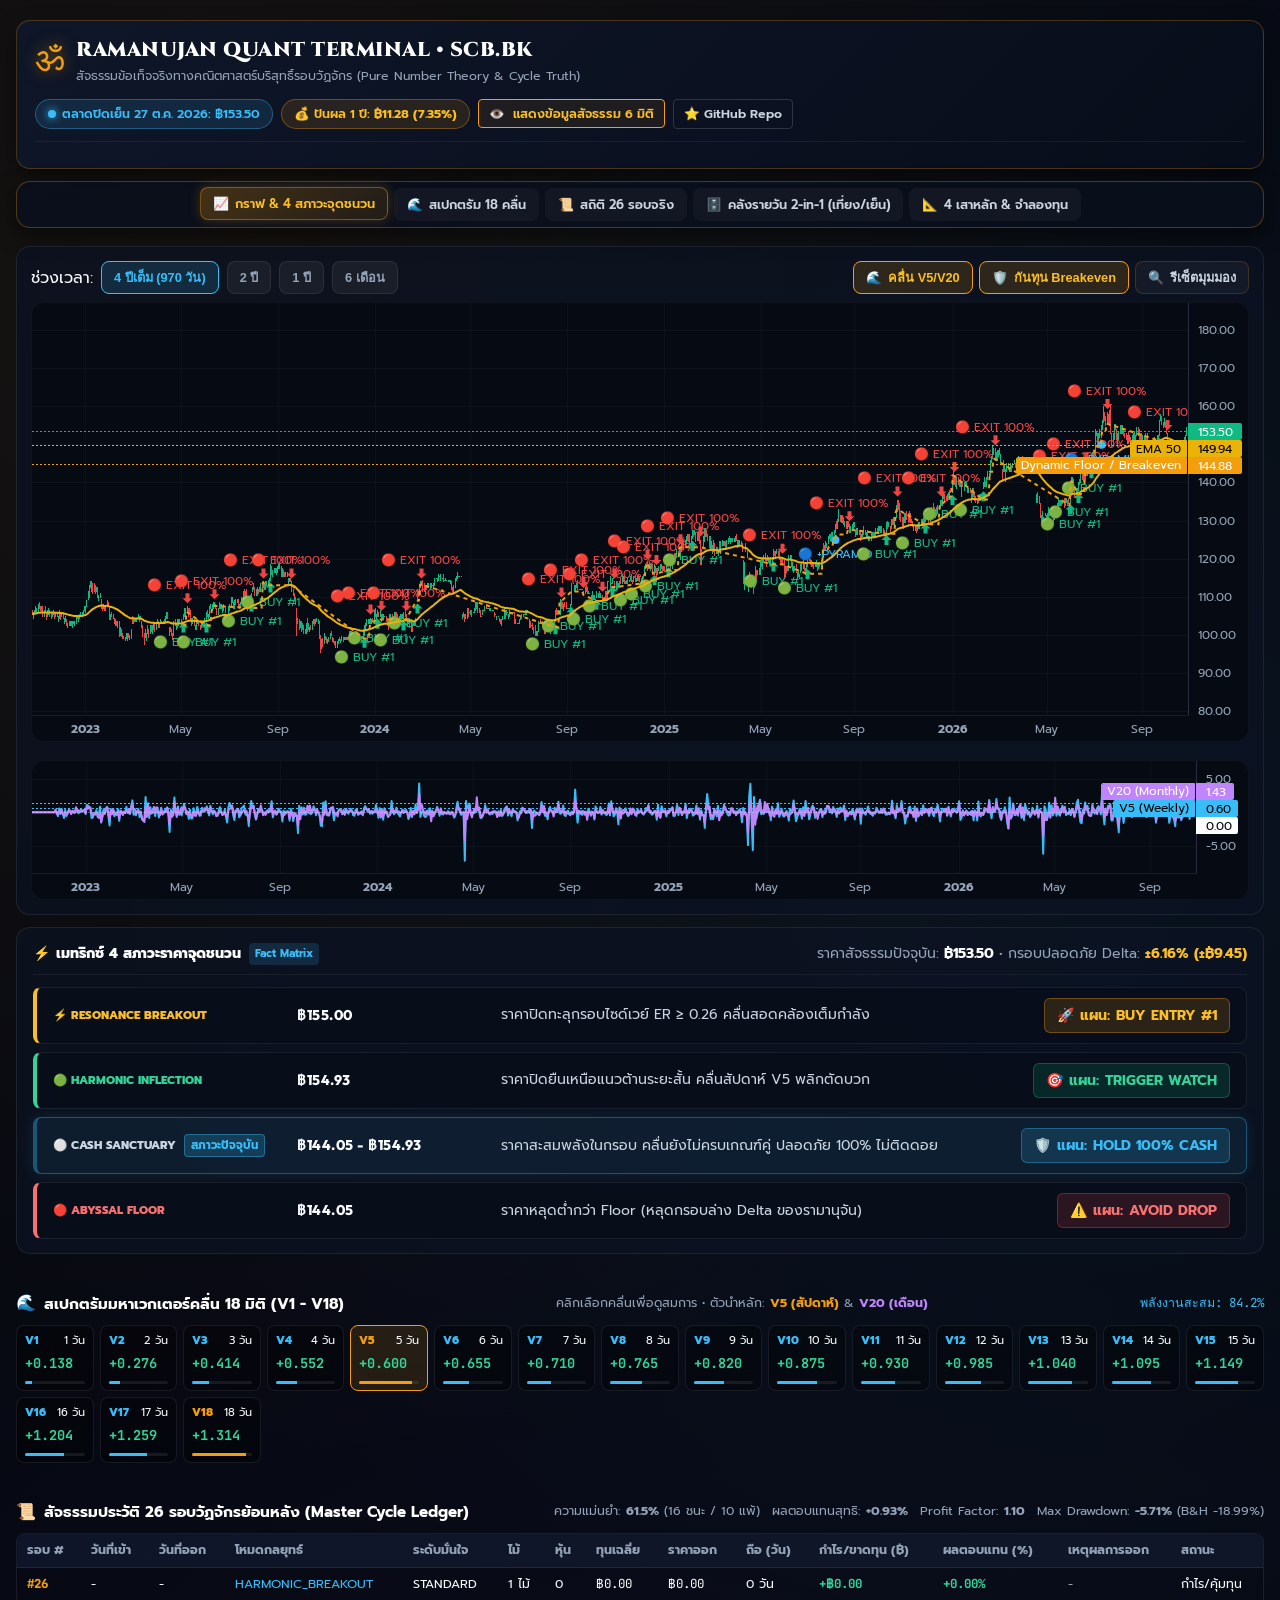
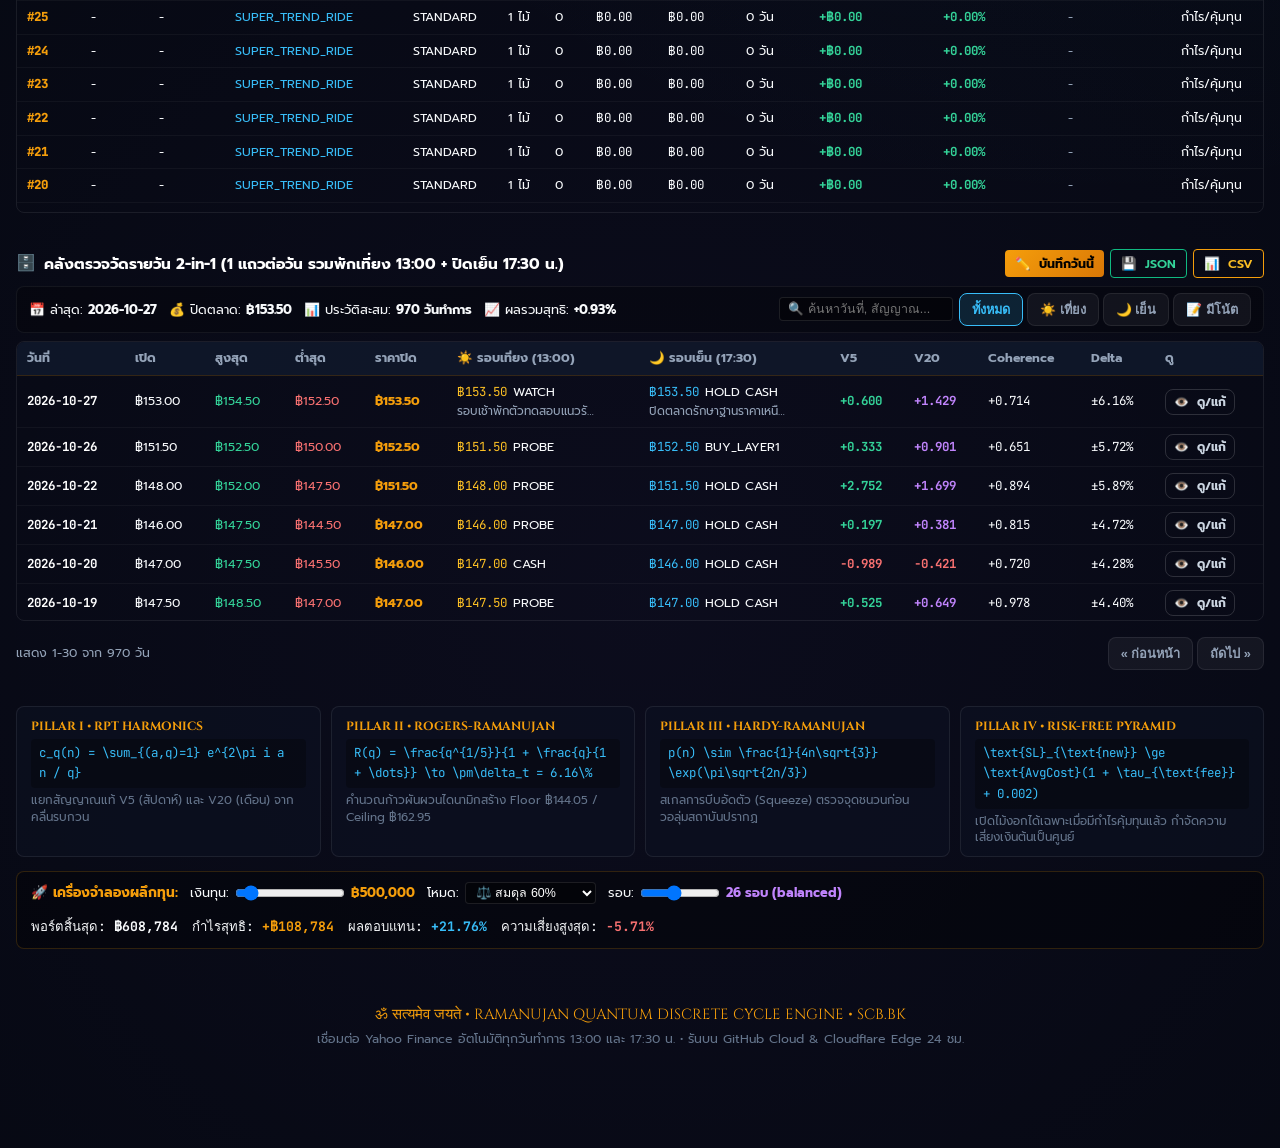
==== commit 8d727b91: "feat(ui): harmonize font size across decision matrix into uniform maximum size without overflow" ====
--- a/quant-ramanujan/index.html
+++ b/quant-ramanujan/index.html
@@ -14,7 +14,7 @@
   <!-- TradingView Lightweight Charts Local Library -->
   <!-- TradingView Lightweight Charts Local Library -->
   <script src="lightweight-charts.js"></script>
-  <link rel="stylesheet" href="style.css?v=20261027_3">
+  <link rel="stylesheet" href="style.css?v=20261027_4">
 
   <style>
     /* CRITICAL INLINE STYLES: 100% immune to browser/CDN stylesheet caching */
@@ -153,8 +153,27 @@
       display: flex;
       flex-direction: column;
       gap: 10px;
-    }
-    /* Vertical Decision Ladder (4 สภาวะราคาแนวตั้ง) */
+      --matrix-font-size: clamp(0.88rem, 1.05vw, 0.98rem);
+    }
+    .matrix-head {
+      display: flex;
+      justify-content: space-between;
+      align-items: center;
+      border-bottom: 1px solid rgba(255, 255, 255, 0.06);
+      padding-bottom: 8px;
+      margin-bottom: 2px;
+      font-size: var(--matrix-font-size);
+    }
+    .matrix-title {
+      font-size: var(--matrix-font-size);
+      font-weight: 800;
+      color: #fff;
+    }
+    .matrix-meta {
+      font-size: var(--matrix-font-size);
+      color: var(--text-muted);
+    }
+    /* Vertical Decision Ladder (4 สภาวะราคาแนวตั้ง - ขนาดตัวอักษรเท่ากันทั้งส่วน) */
     .decision-ladder-list {
       display: flex;
       flex-direction: column;
@@ -166,10 +185,11 @@
       border: 1px solid rgba(255, 255, 255, 0.08);
       border-radius: 8px;
       padding: 10px 16px;
-      display: flex;
+      display: grid;
+      grid-template-columns: minmax(210px, 230px) minmax(170px, 190px) 1fr auto;
       align-items: center;
-      justify-content: space-between;
-      gap: 16px;
+      gap: 14px;
+      font-size: var(--matrix-font-size);
       transition: all 0.2s ease;
     }
     .scenario-ladder-item:hover {
@@ -185,28 +205,33 @@
       border-color: rgba(56, 189, 248, 0.35);
       box-shadow: 0 0 15px rgba(56, 189, 248, 0.12);
     }
-    .ladder-tag-group {
+    .ladder-col-status {
       display: flex;
       align-items: center;
-      gap: 12px;
-      min-width: 320px;
-      flex-shrink: 0;
-    }
-    .ladder-price {
-      font-family: 'Outfit', sans-serif;
-      font-size: 1.25rem;
+      gap: 8px;
+      white-space: nowrap;
+      font-size: var(--matrix-font-size);
+      font-weight: 700;
+    }
+    .ladder-col-price {
+      white-space: nowrap;
+      font-size: var(--matrix-font-size);
+      font-family: var(--font-num);
       font-weight: 800;
       letter-spacing: 0.5px;
+    }
+    .ladder-col-desc {
+      font-size: var(--matrix-font-size);
+      color: #cbd5e1;
+      line-height: 1.4;
       white-space: nowrap;
-    }
-    .ladder-desc {
-      flex: 1;
-      font-size: 0.82rem;
-      color: #94a3b8;
-      line-height: 1.4;
-    }
-    .ladder-action {
-      flex-shrink: 0;
+      overflow: hidden;
+      text-overflow: ellipsis;
+    }
+    .ladder-col-action {
+      white-space: nowrap;
+      display: flex;
+      justify-content: flex-end;
     }
     .action-pill {
       display: inline-flex;
@@ -214,7 +239,8 @@
       gap: 6px;
       padding: 5px 12px;
       border-radius: 6px;
-      font-size: 0.78rem;
+      font-size: var(--matrix-font-size);
+      font-weight: 700;
       white-space: nowrap;
     }
     .pill-gold {
@@ -238,32 +264,35 @@
       border: 1px solid rgba(239, 68, 68, 0.35);
     }
     .current-state-badge {
-      font-size: 0.68rem;
+      font-size: 0.72rem;
       font-weight: 700;
-      padding: 2px 6px;
+      padding: 1px 6px;
       border-radius: 4px;
       background: rgba(56, 189, 248, 0.2);
       color: #38bdf8;
       border: 1px solid rgba(56, 189, 248, 0.4);
+      white-space: nowrap;
     }
     /* Mobile & Portrait Screens (การแสดงผลแนวตั้ง) */
-    @media (max-width: 900px) {
+    @media (max-width: 960px) {
       .scenario-ladder-item {
-        flex-direction: column;
-        align-items: flex-start;
-        gap: 8px;
+        grid-template-columns: 1fr auto;
+        gap: 8px 12px;
         padding: 12px 14px;
       }
-      .ladder-tag-group {
-        width: 100%;
-        justify-content: space-between;
-        min-width: unset;
+      .ladder-col-status {
+        grid-column: 1 / 2;
       }
-      .ladder-desc {
-        width: 100%;
+      .ladder-col-price {
+        grid-column: 2 / 3;
+        text-align: right;
       }
-      .ladder-action {
-        width: 100%;
+      .ladder-col-desc {
+        grid-column: 1 / 3;
+        white-space: normal;
+      }
+      .ladder-col-action {
+        grid-column: 1 / 3;
       }
       .action-pill {
         width: 100%;
@@ -386,7 +415,7 @@
               <span class="matrix-title">⚡ เมทริกซ์ 4 สภาวะราคาจุดชนวน</span>
               <span class="badge-mini">Fact Matrix</span>
             </div>
-            <div style="font-size: 0.78rem; color: var(--text-muted);">
+            <div class="matrix-meta">
               ราคาสัจธรรมปัจจุบัน: <strong style="color: #fff;">฿153.50</strong> • กรอบปลอดภัย Delta: <strong style="color: var(--gold-glow);">±6.16% (±฿9.45)</strong>
             </div>
           </div>
@@ -394,60 +423,66 @@
           <div class="decision-ladder-list">
             <!-- Tier 1: Resonance Breakout (Highest Price Level) -->
             <div class="scenario-ladder-item sc-breakout">
-              <div class="ladder-tag-group">
-                <span class="sc-tag sc-tag-gold" style="font-weight: 700;">⚡ RESONANCE BREAKOUT</span>
+              <div class="ladder-col-status">
+                <span class="sc-tag sc-tag-gold">⚡ RESONANCE BREAKOUT</span>
+              </div>
+              <div class="ladder-col-price">
                 <span class="ladder-price text-gold" id="scBreakPrice">฿155.00</span>
               </div>
-              <div class="ladder-desc">
+              <div class="ladder-col-desc">
                 ราคาปิดทะลุกรอบไซด์เวย์ ER &ge; 0.26 คลื่นสอดคล้องเต็มกำลัง
               </div>
-              <div class="ladder-action">
-                <span class="action-pill pill-gold">🚀 แผน: <strong>BUY ENTRY #1</strong> (เปิดรอบซื้อไม้แรกทันที)</span>
+              <div class="ladder-col-action">
+                <span class="action-pill pill-gold">🚀 แผน: <strong>BUY ENTRY #1</strong></span>
               </div>
             </div>
 
             <!-- Tier 2: Harmonic Inflection (Weekly Wave Trigger) -->
             <div class="scenario-ladder-item sc-inflection">
-              <div class="ladder-tag-group">
-                <span class="sc-tag sc-tag-green" style="font-weight: 700;">🟢 HARMONIC INFLECTION</span>
+              <div class="ladder-col-status">
+                <span class="sc-tag sc-tag-green">🟢 HARMONIC INFLECTION</span>
+              </div>
+              <div class="ladder-col-price">
                 <span class="ladder-price text-green" id="scInflectPrice">฿154.93</span>
               </div>
-              <div class="ladder-desc">
+              <div class="ladder-col-desc">
                 ราคาปิดยืนเหนือแนวต้านระยะสั้น คลื่นสัปดาห์ V5 พลิกตัดบวก
               </div>
-              <div class="ladder-action">
-                <span class="action-pill pill-green">🎯 แผน: <strong>TRIGGER WATCH</strong> (เตรียมตั้งรับไม้แรก)</span>
+              <div class="ladder-col-action">
+                <span class="action-pill pill-green">🎯 แผน: <strong>TRIGGER WATCH</strong></span>
               </div>
             </div>
 
             <!-- Tier 3: Cash Sanctuary (Neutral Sideways Corridor - CURRENT STATE) -->
             <div class="scenario-ladder-item sc-neutral active-state-ring">
-              <div class="ladder-tag-group">
-                <div style="display: flex; align-items: center; gap: 8px;">
-                  <span class="sc-tag sc-tag-neutral" style="font-weight: 700;">⚪ CASH SANCTUARY</span>
-                  <span class="current-state-badge">📍 สภาวะปัจจุบัน</span>
-                </div>
+              <div class="ladder-col-status">
+                <span class="sc-tag sc-tag-neutral">⚪ CASH SANCTUARY</span>
+                <span class="current-state-badge">สภาวะปัจจุบัน</span>
+              </div>
+              <div class="ladder-col-price">
                 <span class="ladder-price text-cyan" id="scNeutralRange">฿144.05 – ฿154.93</span>
               </div>
-              <div class="ladder-desc">
-                ราคาสะสมพลังในกรอบ คลื่นยังไม่ครบเกณฑ์คู่ ปลอดภัย 100% ไม่เสี่ยงติดดอย
-              </div>
-              <div class="ladder-action">
-                <span class="action-pill pill-cyan">🛡️ แผน: <strong>HOLD 100% CASH</strong> (ถือเงินสด 100%)</span>
+              <div class="ladder-col-desc">
+                ราคาสะสมพลังในกรอบ คลื่นยังไม่ครบเกณฑ์คู่ ปลอดภัย 100% ไม่ติดดอย
+              </div>
+              <div class="ladder-col-action">
+                <span class="action-pill pill-cyan">🛡️ แผน: <strong>HOLD 100% CASH</strong></span>
               </div>
             </div>
 
             <!-- Tier 4: Abyssal Floor (Lower Bound Stop) -->
             <div class="scenario-ladder-item sc-danger">
-              <div class="ladder-tag-group">
-                <span class="sc-tag sc-tag-red" style="font-weight: 700;">🔴 ABYSSAL FLOOR</span>
+              <div class="ladder-col-status">
+                <span class="sc-tag sc-tag-red">🔴 ABYSSAL FLOOR</span>
+              </div>
+              <div class="ladder-col-price">
                 <span class="ladder-price text-red" id="scDangerPrice">฿144.05</span>
               </div>
-              <div class="ladder-desc">
+              <div class="ladder-col-desc">
                 ราคาหลุดต่ำกว่า Floor (หลุดกรอบล่าง Delta ของรามานุจัน)
               </div>
-              <div class="ladder-action">
-                <span class="action-pill pill-red">⚠️ แผน: <strong>AVOID DROP</strong> (ห้ามรับมีดเด็ดขาด นั่งทับมือ)</span>
+              <div class="ladder-col-action">
+                <span class="action-pill pill-red">⚠️ แผน: <strong>AVOID DROP</strong></span>
               </div>
             </div>
           </div>
--- a/quant-ramanujan/style.css
+++ b/quant-ramanujan/style.css
@@ -1204,6 +1204,7 @@
   display: flex;
   flex-direction: column;
   gap: 10px;
+  --matrix-font-size: clamp(0.88rem, 1.05vw, 0.98rem);
 }
 
 .matrix-head {
@@ -1213,9 +1214,21 @@
   border-bottom: 1px solid rgba(255, 255, 255, 0.06);
   padding-bottom: 8px;
   margin-bottom: 2px;
-}
-
-/* Vertical Decision Ladder (4 สภาวะราคาแนวตั้ง) */
+  font-size: var(--matrix-font-size);
+}
+
+.matrix-title {
+  font-size: var(--matrix-font-size);
+  font-weight: 800;
+  color: #fff;
+}
+
+.matrix-meta {
+  font-size: var(--matrix-font-size);
+  color: var(--text-muted);
+}
+
+/* Vertical Decision Ladder (4 สภาวะราคาแนวตั้ง - ขนาดตัวอักษรเท่ากันทั้งส่วน) */
 .decision-ladder-list {
   display: flex;
   flex-direction: column;
@@ -1228,10 +1241,11 @@
   border: 1px solid rgba(255, 255, 255, 0.08);
   border-radius: 8px;
   padding: 10px 16px;
-  display: flex;
-  align-items: center;
-  justify-content: space-between;
-  gap: 16px;
+  display: grid;
+  grid-template-columns: minmax(210px, 230px) minmax(170px, 190px) 1fr auto;
+  align-items: center;
+  gap: 14px;
+  font-size: var(--matrix-font-size);
   transition: all 0.2s ease;
 }
 
@@ -1251,31 +1265,36 @@
   box-shadow: 0 0 15px rgba(56, 189, 248, 0.12);
 }
 
-.ladder-tag-group {
-  display: flex;
-  align-items: center;
-  gap: 12px;
-  min-width: 320px;
-  flex-shrink: 0;
-}
-
-.ladder-price {
+.ladder-col-status {
+  display: flex;
+  align-items: center;
+  gap: 8px;
+  white-space: nowrap;
+  font-size: var(--matrix-font-size);
+  font-weight: 700;
+}
+
+.ladder-col-price {
+  white-space: nowrap;
+  font-size: var(--matrix-font-size);
   font-family: var(--font-num);
-  font-size: 1.25rem;
   font-weight: 800;
   letter-spacing: 0.5px;
+}
+
+.ladder-col-desc {
+  font-size: var(--matrix-font-size);
+  color: #cbd5e1;
+  line-height: 1.4;
   white-space: nowrap;
-}
-
-.ladder-desc {
-  flex: 1;
-  font-size: 0.82rem;
-  color: var(--text-muted);
-  line-height: 1.4;
-}
-
-.ladder-action {
-  flex-shrink: 0;
+  overflow: hidden;
+  text-overflow: ellipsis;
+}
+
+.ladder-col-action {
+  white-space: nowrap;
+  display: flex;
+  justify-content: flex-end;
 }
 
 .action-pill {
@@ -1284,7 +1303,8 @@
   gap: 6px;
   padding: 5px 12px;
   border-radius: 6px;
-  font-size: 0.78rem;
+  font-size: var(--matrix-font-size);
+  font-weight: 700;
   white-space: nowrap;
 }
 
@@ -1313,33 +1333,36 @@
 }
 
 .current-state-badge {
-  font-size: 0.68rem;
-  font-weight: 700;
-  padding: 2px 6px;
+  font-size: 0.72rem;
+  font-weight: 700;
+  padding: 1px 6px;
   border-radius: 4px;
   background: rgba(56, 189, 248, 0.2);
   color: #38bdf8;
   border: 1px solid rgba(56, 189, 248, 0.4);
+  white-space: nowrap;
 }
 
 /* Mobile & Portrait Screens (การแสดงผลแนวตั้ง) */
-@media (max-width: 900px) {
+@media (max-width: 960px) {
   .scenario-ladder-item {
-    flex-direction: column;
-    align-items: flex-start;
-    gap: 8px;
+    grid-template-columns: 1fr auto;
+    gap: 8px 12px;
     padding: 12px 14px;
   }
-  .ladder-tag-group {
-    width: 100%;
-    justify-content: space-between;
-    min-width: unset;
+  .ladder-col-status {
+    grid-column: 1 / 2;
   }
-  .ladder-desc {
-    width: 100%;
+  .ladder-col-price {
+    grid-column: 2 / 3;
+    text-align: right;
   }
-  .ladder-action {
-    width: 100%;
+  .ladder-col-desc {
+    grid-column: 1 / 3;
+    white-space: normal;
+  }
+  .ladder-col-action {
+    grid-column: 1 / 3;
   }
   .action-pill {
     width: 100%;
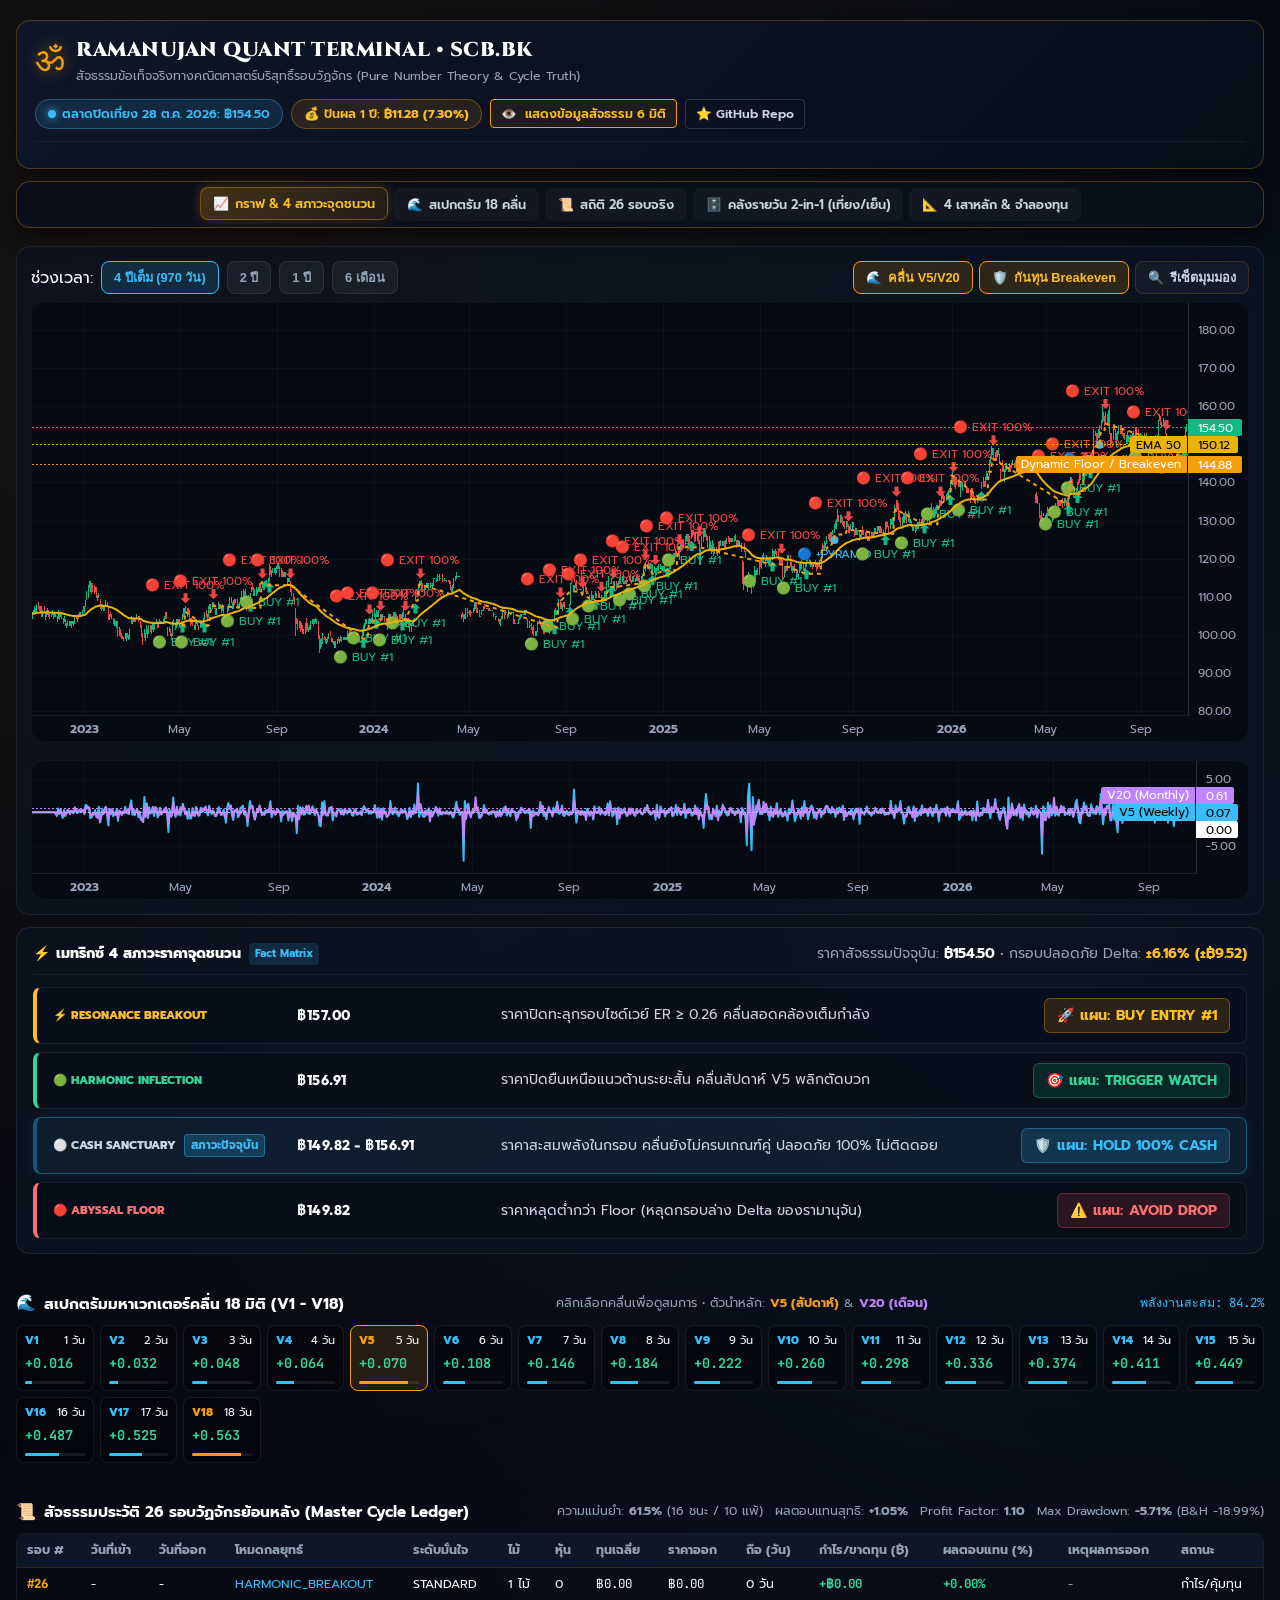
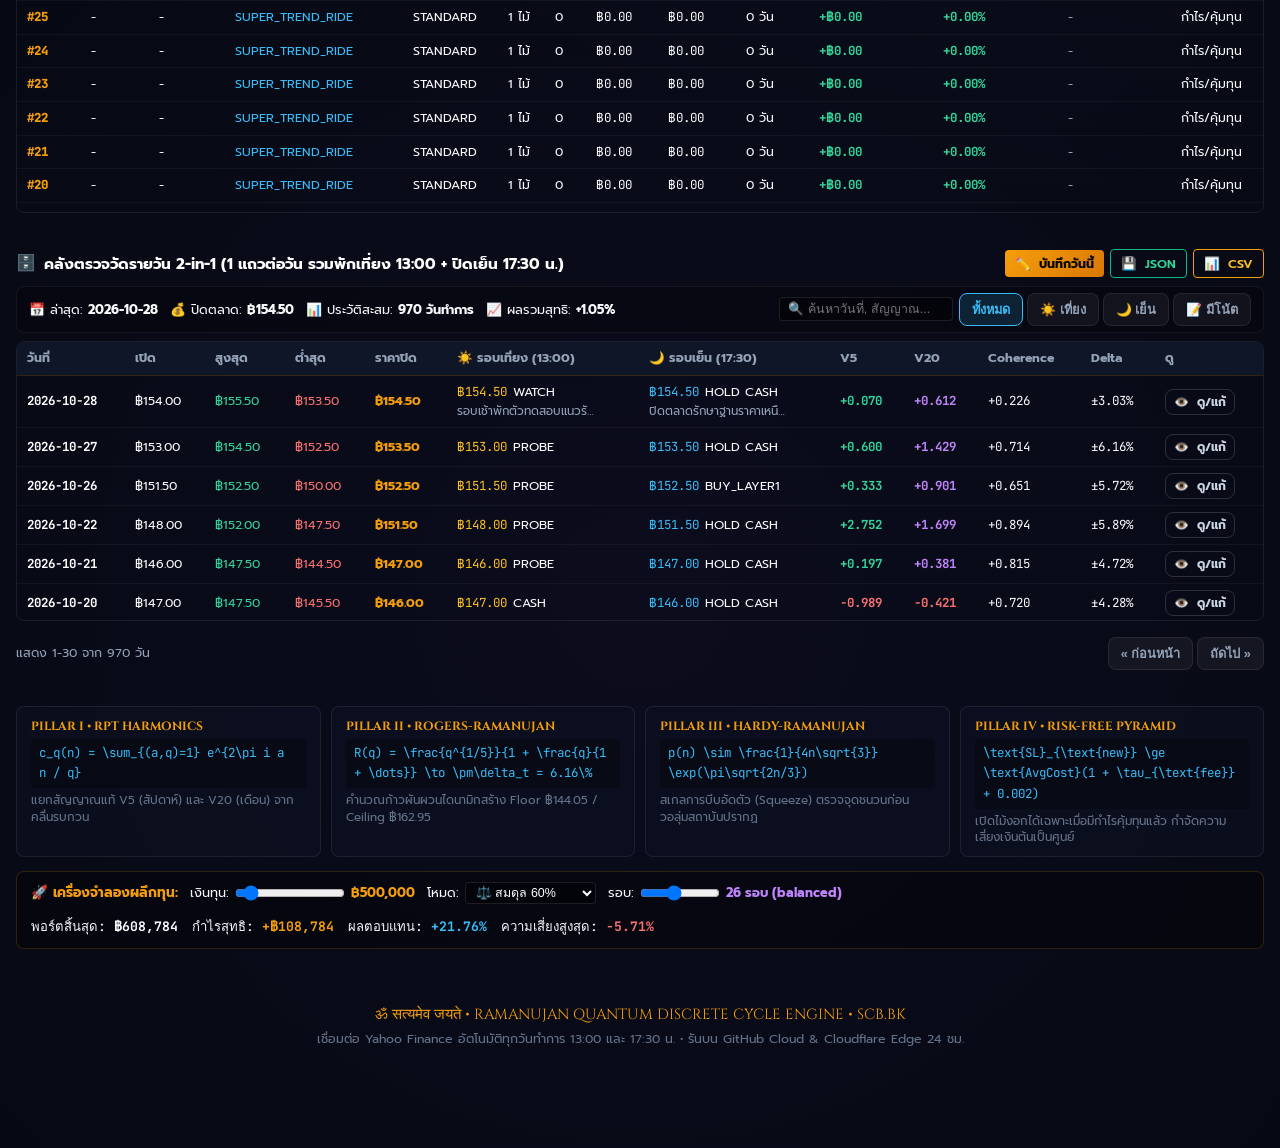
==== commit b95c33a6: "chore(ui): align static price placeholders to 28 Oct midday close 154.50" ====
--- a/quant-ramanujan/index.html
+++ b/quant-ramanujan/index.html
@@ -318,10 +318,10 @@
         <div class="hud-status-strip">
           <div class="status-pill status-live">
             <span class="pulse-dot"></span>
-            <span id="liveStatusText">ตลาดปิดเย็น 27 ต.ค. 2026: ฿153.50</span>
+            <span id="liveStatusText">ตลาดปิดเที่ยง 28 ต.ค. 2026: ฿154.50</span>
           </div>
           <div class="status-pill status-div">
-            <span>💰 ปันผล 1 ปี: <strong>฿11.28 (7.35%)</strong></span>
+            <span>💰 ปันผล 1 ปี: <strong>฿11.28 (7.30%)</strong></span>
           </div>
           <button type="button" id="btnToggleTopBar" class="btn btn-outline-sm" title="คลิกเพื่อเปิด/ปิดแผงสัจธรรม 6 มิติ" style="border-color: var(--gold); color: var(--gold-glow); background: rgba(245, 158, 11, 0.08);">
             <span id="toggleTopBarIcon">👁️</span> <span id="toggleTopBarText">แสดงข้อมูลสัจธรรม 6 มิติ</span>
@@ -334,8 +334,8 @@
       <div class="fact-telemetry-grid" id="factTelemetryGrid" style="display: none;">
         <div class="telemetry-card card-cyan">
           <div class="tel-label">ราคาปิดตลาดล่าสุด</div>
-          <div class="tel-val" id="kpiPrice">฿153.50</div>
-          <div class="tel-meta" id="kpiDate">SET 27 ต.ค. 2026</div>
+          <div class="tel-val" id="kpiPrice">฿154.50</div>
+          <div class="tel-meta" id="kpiDate">SET 28 ต.ค. 2026</div>
         </div>
 
         <div class="telemetry-card card-gold">
@@ -416,7 +416,7 @@
               <span class="badge-mini">Fact Matrix</span>
             </div>
             <div class="matrix-meta">
-              ราคาสัจธรรมปัจจุบัน: <strong style="color: #fff;">฿153.50</strong> • กรอบปลอดภัย Delta: <strong style="color: var(--gold-glow);">±6.16% (±฿9.45)</strong>
+              ราคาสัจธรรมปัจจุบัน: <strong style="color: #fff;">฿154.50</strong> • กรอบปลอดภัย Delta: <strong style="color: var(--gold-glow);">±6.16% (±฿9.52)</strong>
             </div>
           </div>
 
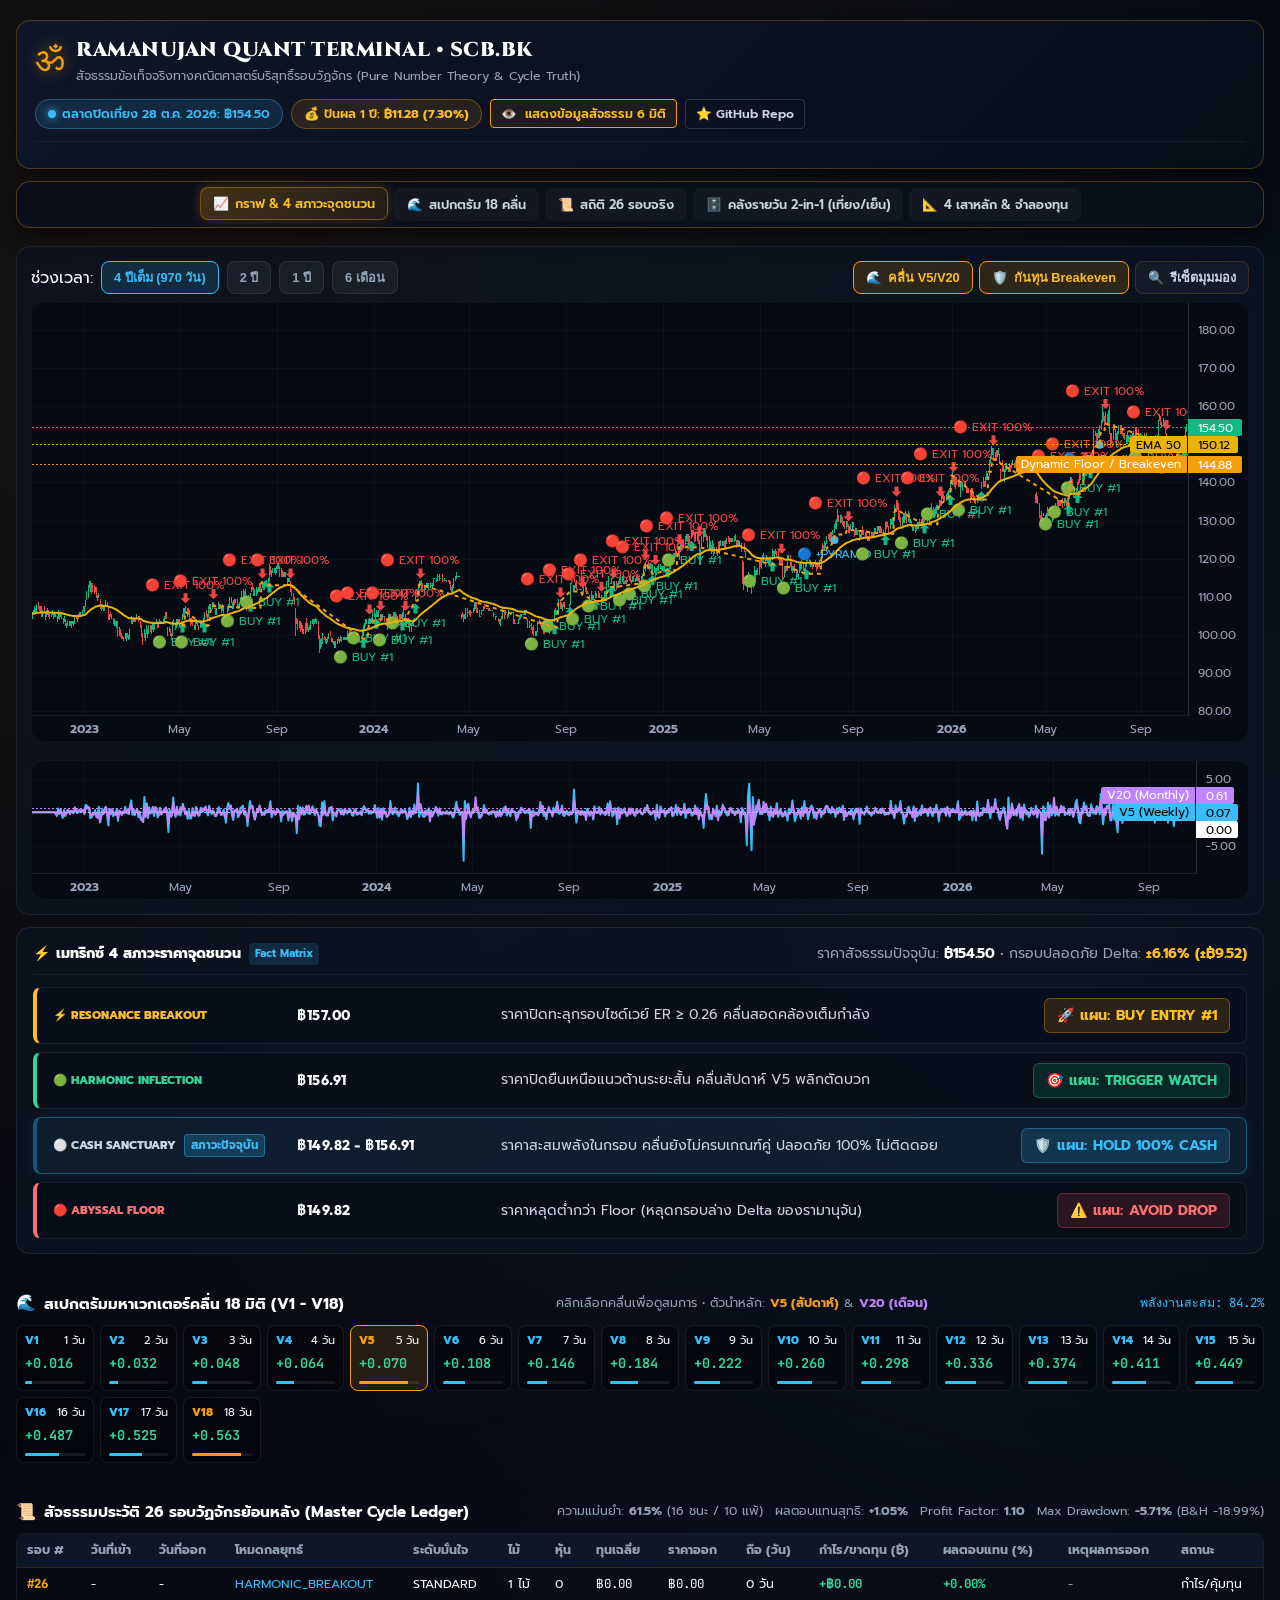
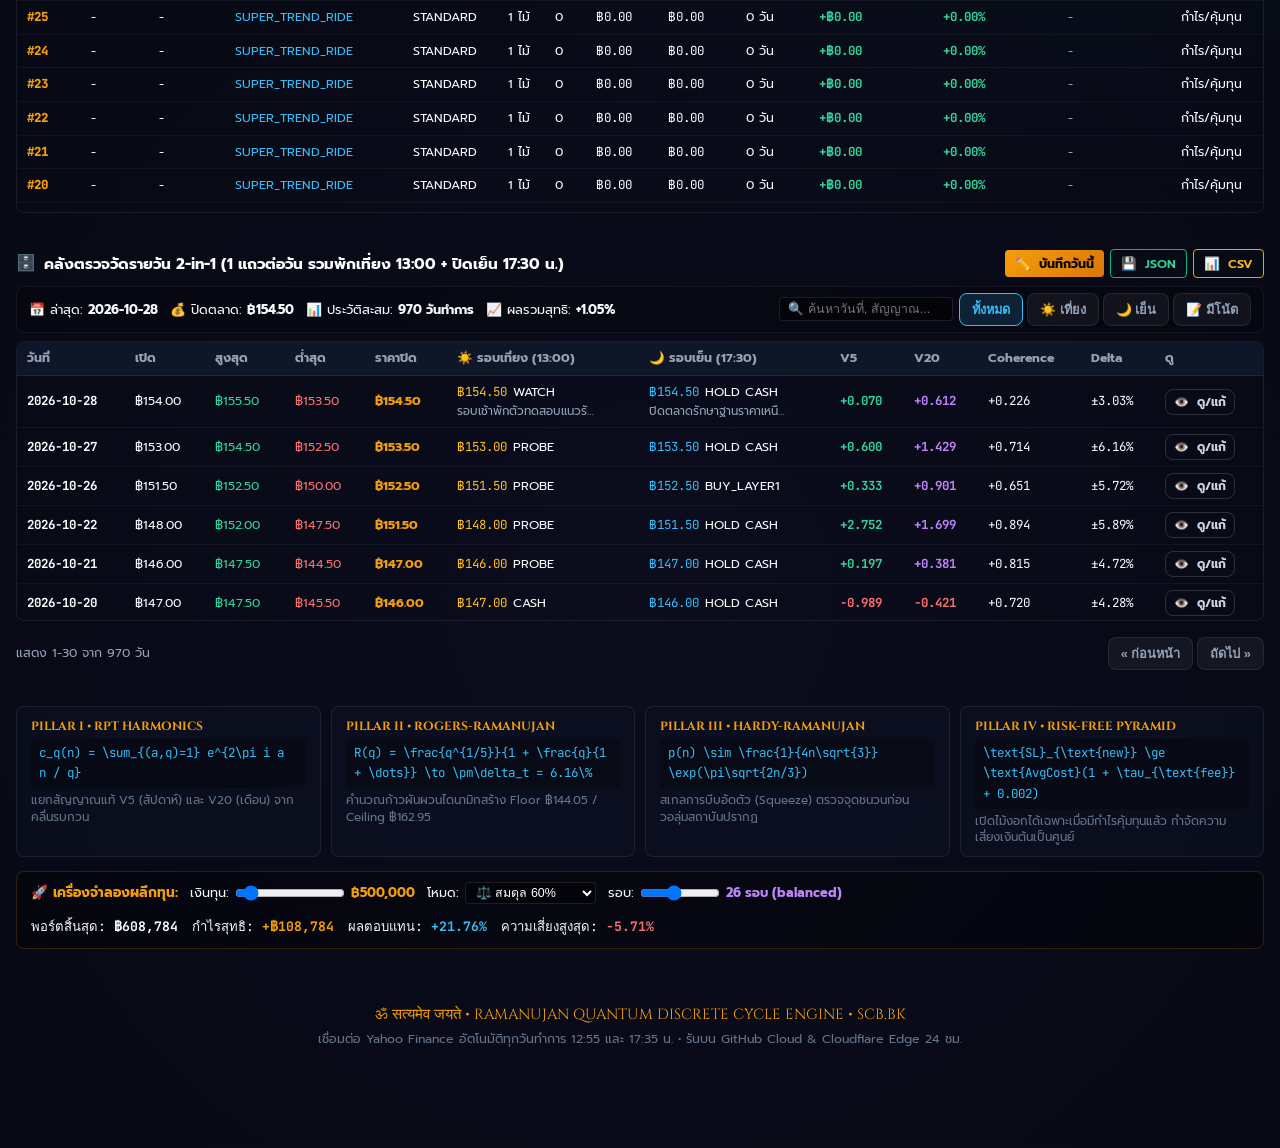
==== commit 69466e48: "perf(schedule): optimize automated cron to off-peak 12:55 & 17:35 to eliminate GitHub queue delays" ====
--- a/quant-ramanujan/index.html
+++ b/quant-ramanujan/index.html
@@ -750,7 +750,7 @@
         ॐ सत्यमेव जयते • RAMANUJAN QUANTUM DISCRETE CYCLE ENGINE • SCB.BK
       </div>
       <div>
-        เชื่อมต่อ Yahoo Finance อัตโนมัติทุกวันทำการ 13:00 และ 17:30 น. • รันบน GitHub Cloud & Cloudflare Edge 24 ชม.
+        เชื่อมต่อ Yahoo Finance อัตโนมัติทุกวันทำการ 12:55 และ 17:35 น. • รันบน GitHub Cloud & Cloudflare Edge 24 ชม.
       </div>
     </footer>
 
@@ -768,8 +768,8 @@
   </div>
 
   <!-- Data Bundle Script -->
-  <script src="ramanujan_data.js?v=20261027_3"></script>
+  <script src="ramanujan_data.js?v=20261028_1"></script>
   <!-- Unified Controller -->
-  <script src="app.js?v=20261027_3"></script>
+  <script src="app.js?v=20261028_1"></script>
 </body>
 </html>
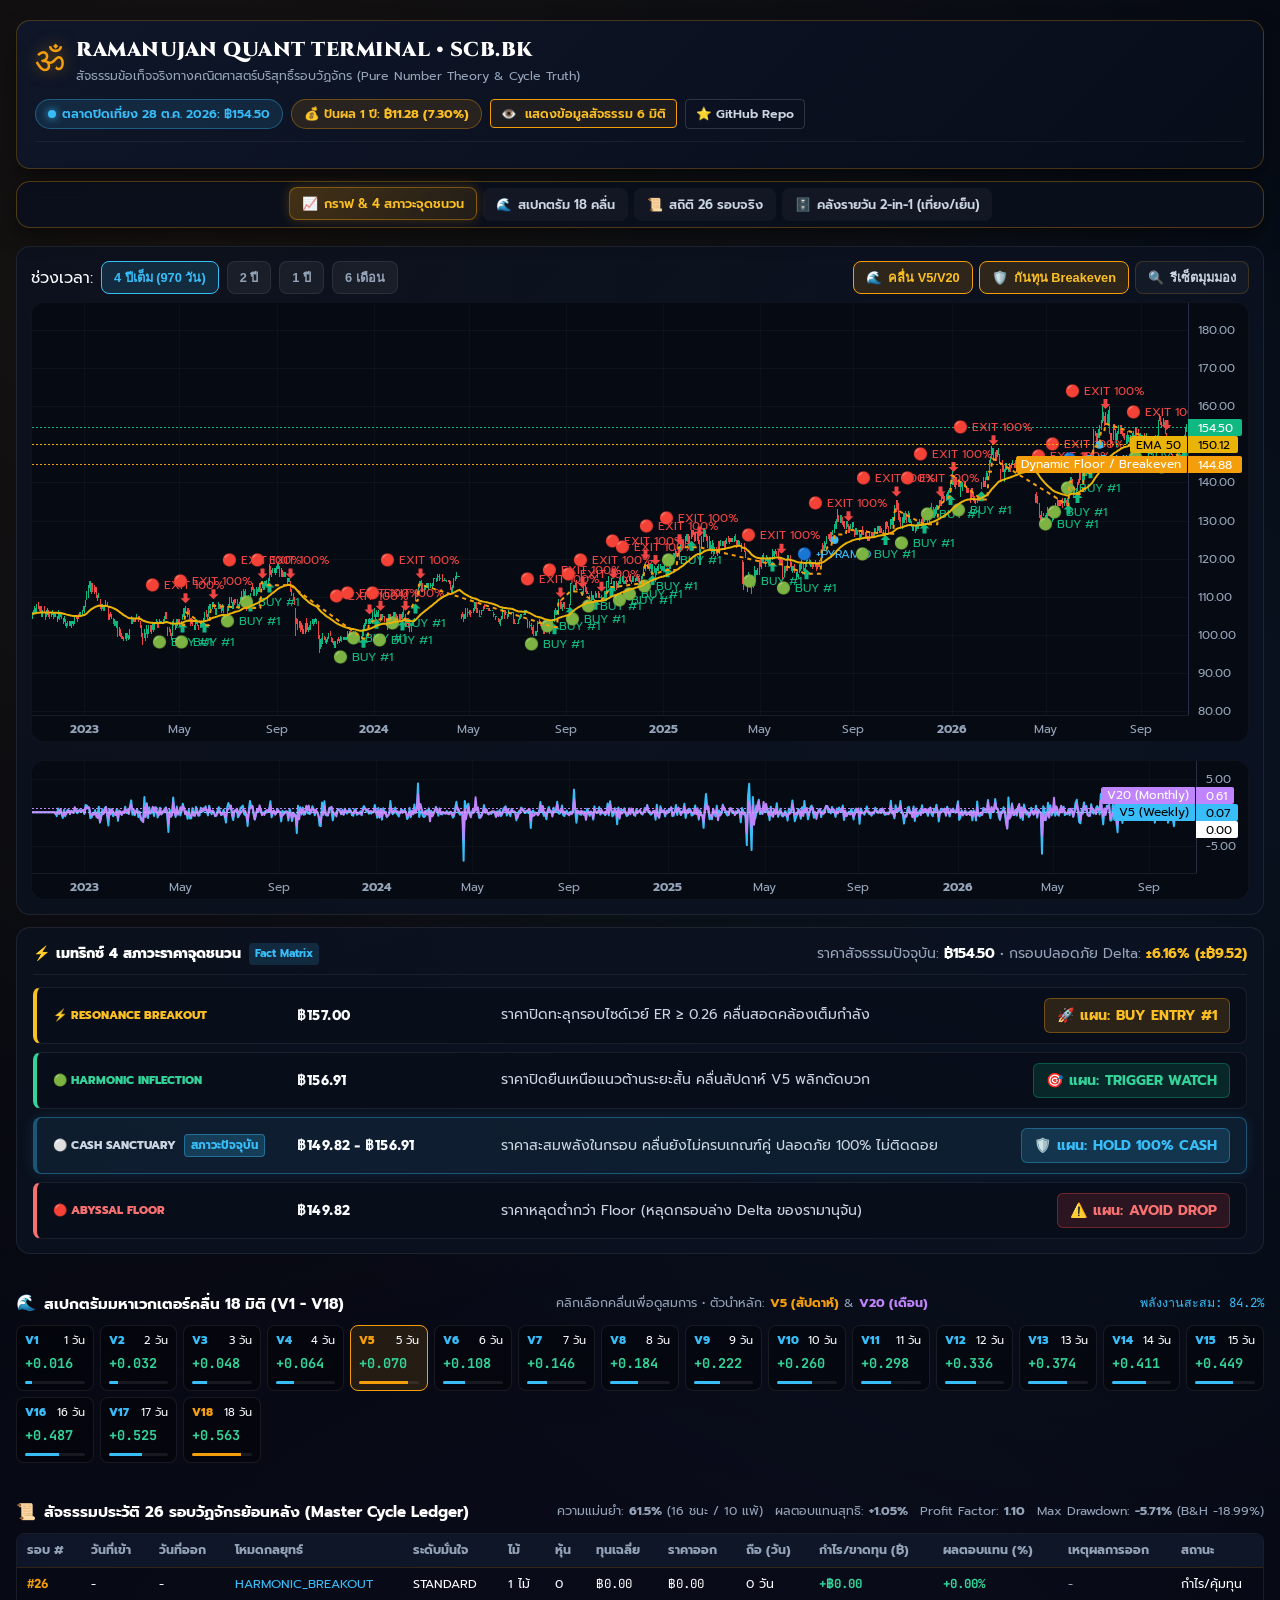
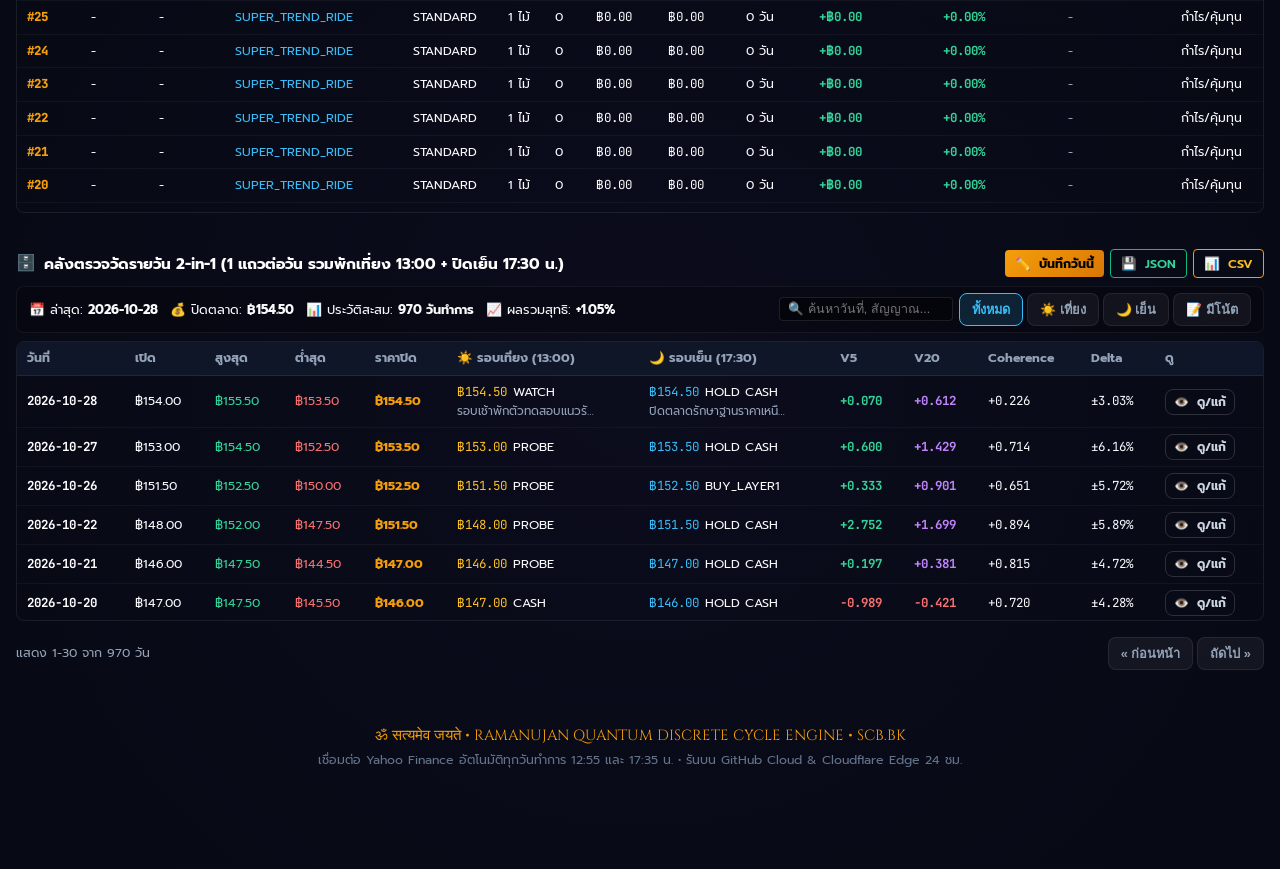
==== commit a8e618aa: "feat(ui): remove 4 pillars static cards and capital simulator for cleaner layout" ====
--- a/quant-ramanujan/index.html
+++ b/quant-ramanujan/index.html
@@ -380,7 +380,6 @@
       <a href="#waveSpectrumSection" class="nav-hud-btn"><span>🌊</span> <span>สเปกตรัม 18 คลื่น</span></a>
       <a href="#ledgerSection" class="nav-hud-btn"><span>📜</span> <span>สถิติ 26 รอบจริง</span></a>
       <a href="#archiveSection" class="nav-hud-btn"><span>🗄️</span> <span>คลังรายวัน 2-in-1 (เที่ยง/เย็น)</span></a>
-      <a href="#pillarsSection" class="nav-hud-btn"><span>📐</span> <span>4 เสาหลัก & จำลองทุน</span></a>
     </nav>
 
     <!-- ================= 3. CORE ROW: CHART (FULL WIDTH) + 4 DECISION SCENARIOS (UNDER CHART) ================= -->
@@ -682,67 +681,6 @@
       </div>
     </section>
 
-    <!-- ================= 7. COMPACT PILLARS & RISK SIMULATOR ================= -->
-    <section class="crystallized-section" id="pillarsSection">
-      <div style="display: grid; grid-template-columns: repeat(auto-fit, minmax(260px, 1fr)); gap: 10px; margin-bottom: 14px;">
-        <div class="pillar-box-mini">
-          <div class="pillar-label">PILLAR I • RPT HARMONICS</div>
-          <div class="pillar-formula">c_q(n) = \sum_{(a,q)=1} e^{2\pi i a n / q}</div>
-          <div class="pillar-sub">แยกสัญญาณแท้ V5 (สัปดาห์) และ V20 (เดือน) จากคลื่นรบกวน</div>
-        </div>
-
-        <div class="pillar-box-mini">
-          <div class="pillar-label">PILLAR II • ROGERS-RAMANUJAN</div>
-          <div class="pillar-formula">R(q) = \frac{q^{1/5}}{1 + \frac{q}{1 + \dots}} \to \pm\delta_t = 6.16\%</div>
-          <div class="pillar-sub">คำนวณก้าวผันผวนไดนามิกสร้าง Floor ฿144.05 / Ceiling ฿162.95</div>
-        </div>
-
-        <div class="pillar-box-mini">
-          <div class="pillar-label">PILLAR III • HARDY-RAMANUJAN</div>
-          <div class="pillar-formula">p(n) \sim \frac{1}{4n\sqrt{3}} \exp(\pi\sqrt{2n/3})</div>
-          <div class="pillar-sub">สเกลการบีบอัดตัว (Squeeze) ตรวจจุดชนวนก่อนวอลุ่มสถาบันปรากฏ</div>
-        </div>
-
-        <div class="pillar-box-mini">
-          <div class="pillar-label">PILLAR IV • RISK-FREE PYRAMID</div>
-          <div class="pillar-formula">\text{SL}_{\text{new}} \ge \text{AvgCost}(1 + \tau_{\text{fee}} + 0.002)</div>
-          <div class="pillar-sub">เปิดไม้งอกได้เฉพาะเมื่อมีกำไรคุ้มทุนแล้ว กำจัดความเสี่ยงเงินต้นเป็นศูนย์</div>
-        </div>
-      </div>
-
-      <!-- Compact Simulator Strip -->
-      <div class="sim-strip-compact">
-        <div style="display: flex; gap: 12px; align-items: center; flex-wrap: wrap;">
-          <span style="font-weight: 700; color: var(--gold); font-size: 0.85rem;">🚀 เครื่องจำลองผลึกทุน:</span>
-          <div style="display: flex; gap: 6px; align-items: center; font-size: 0.8rem;">
-            <span>เงินทุน:</span>
-            <input type="range" id="simCapSlider" min="100000" max="5000000" step="50000" value="500000" style="width: 110px;">
-            <strong id="dispSimCap" style="color: var(--gold);">฿500,000</strong>
-          </div>
-          <div style="display: flex; gap: 6px; align-items: center; font-size: 0.8rem;">
-            <span>โหมด:</span>
-            <select id="simPresetSelect" class="search-input-sm" style="padding: 2px 6px;">
-              <option value="conservative">🛡️ เซฟตี้ 30%</option>
-              <option value="balanced" selected>⚖️ สมดุล 60%</option>
-              <option value="aggressive">🚀 มาสเตอร์ 90%</option>
-            </select>
-            <span id="dispSimPreset" style="display: none;">⚖️ สมดุล</span>
-          </div>
-          <div style="display: flex; gap: 6px; align-items: center; font-size: 0.8rem;">
-            <span>รอบ:</span>
-            <input type="range" id="simCyclesSlider" min="10" max="50" step="1" value="26" style="width: 80px;">
-            <strong id="dispSimCycles" style="color: #c084fc;">26 รอบ</strong>
-          </div>
-        </div>
-
-        <div style="display: flex; gap: 14px; font-size: 0.82rem; font-family: var(--font-code);">
-          <span>พอร์ตสิ้นสุด: <strong class="text-green" id="dispSimFinalEquity">฿504,650</strong></span>
-          <span>กำไรสุทธิ: <strong class="text-gold" id="dispSimProfit">+฿4,650</strong></span>
-          <span>ผลตอบแทน: <strong style="color: #38bdf8;" id="dispSimReturn">+0.93%</strong></span>
-          <span>ความเสี่ยงสูงสุด: <strong style="color: #f87171;" id="dispSimMaxRisk">-5.71%</strong></span>
-        </div>
-      </div>
-    </section>
 
     <!-- ================= FOOTER ================= -->
     <footer style="text-align: center; padding: 18px 10px; color: var(--text-dim); font-size: 0.78rem;">
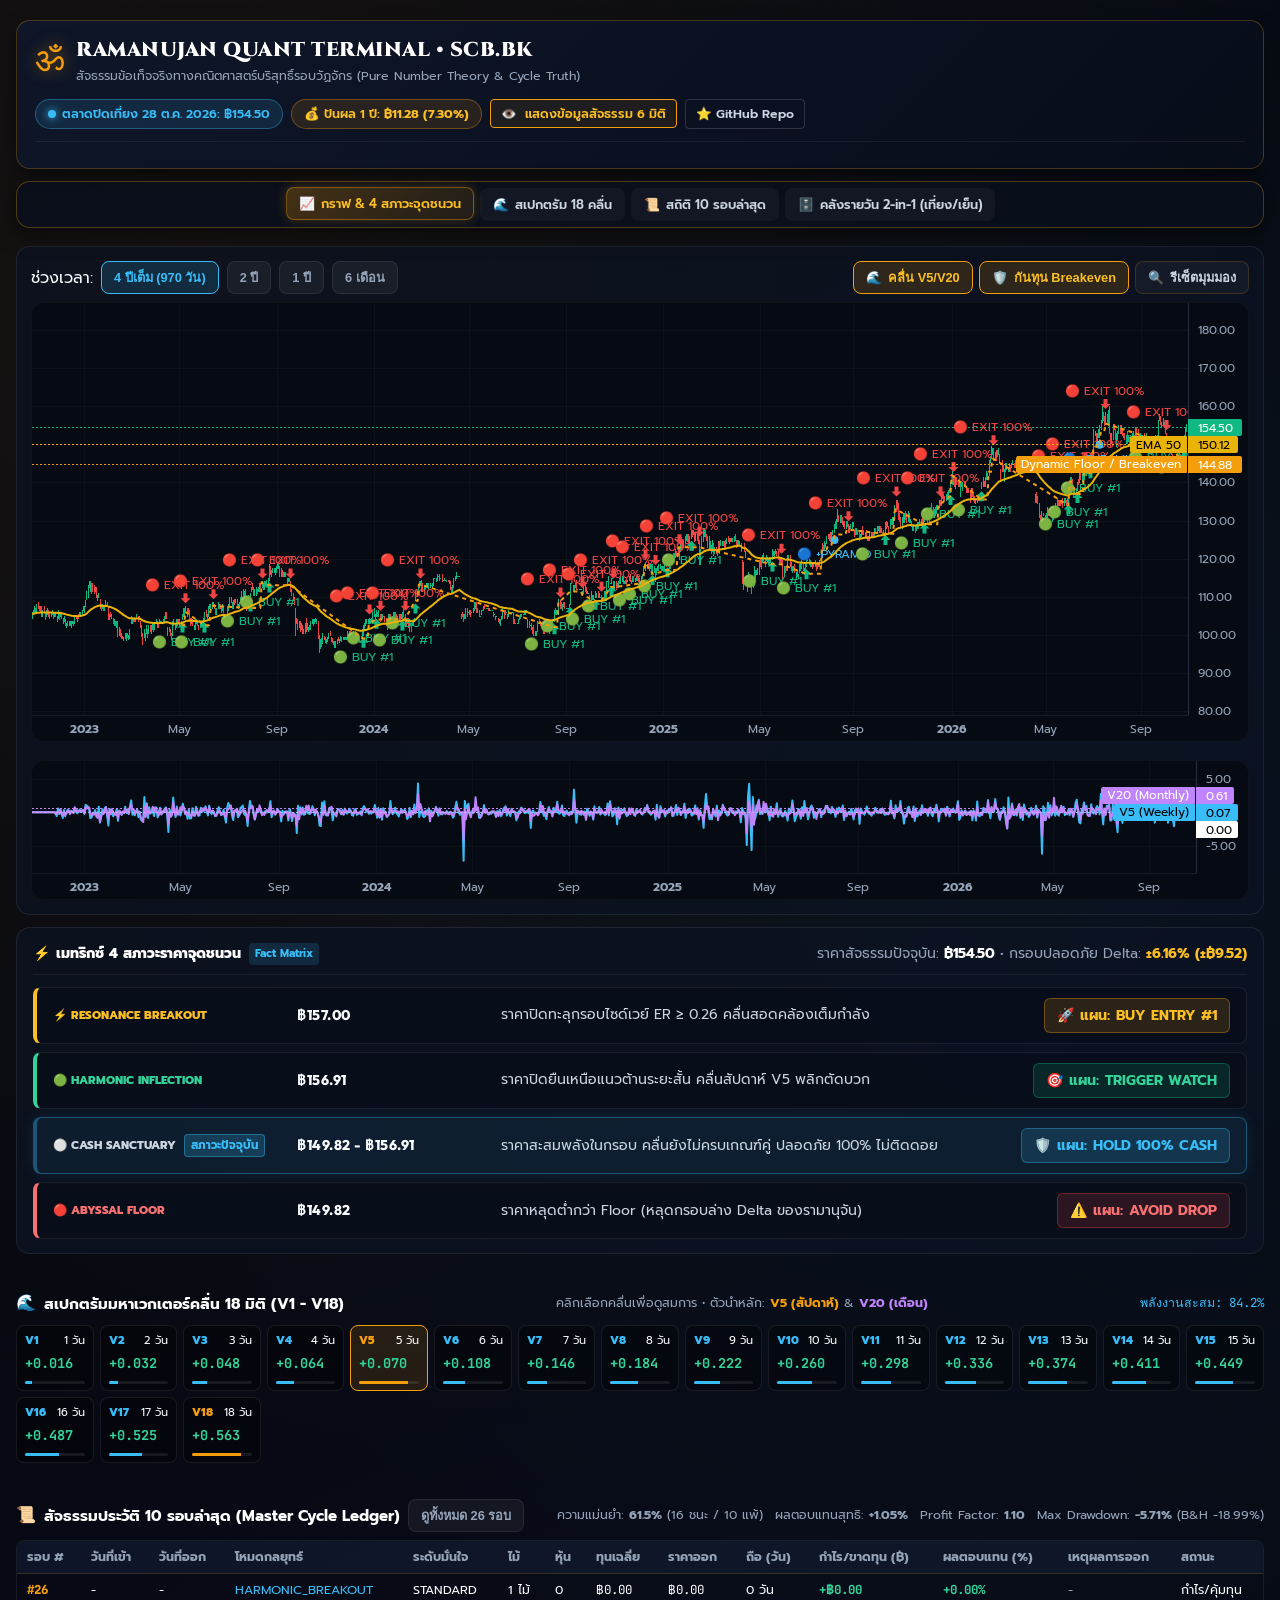
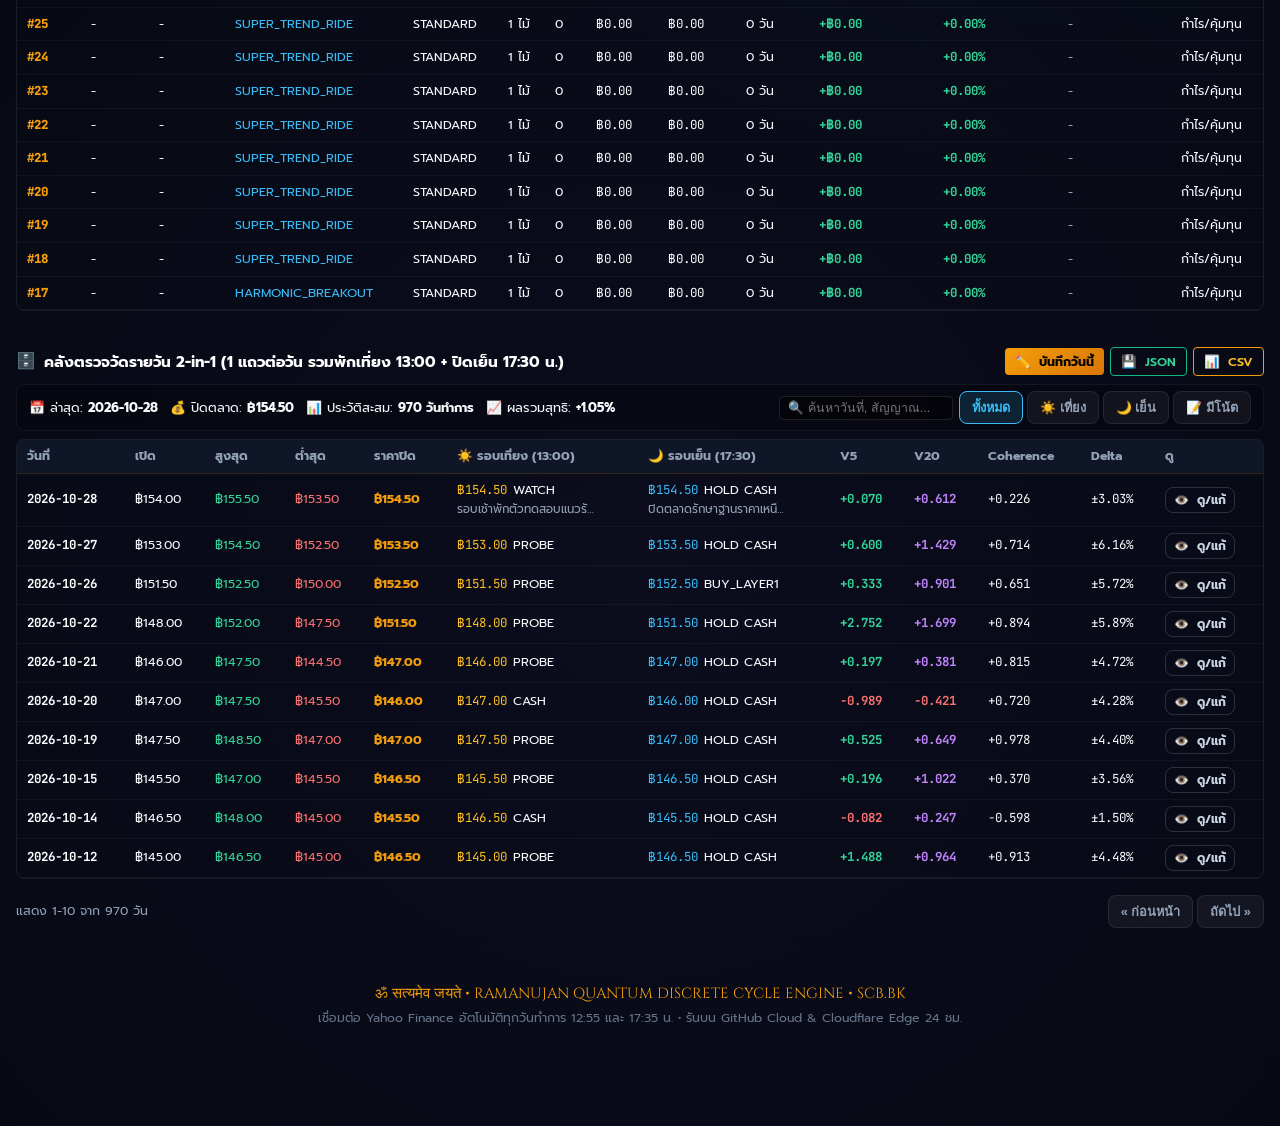
==== commit f1f1fd99: "feat(ui): limit tables to 10 latest entries without vertical scrollbars" ====
--- a/quant-ramanujan/index.html
+++ b/quant-ramanujan/index.html
@@ -378,7 +378,7 @@
     <nav class="compact-nav-hud" id="sacredNavHud">
       <a href="#chartDecisionSection" class="nav-hud-btn active"><span>📈</span> <span>กราฟ & 4 สภาวะจุดชนวน</span></a>
       <a href="#waveSpectrumSection" class="nav-hud-btn"><span>🌊</span> <span>สเปกตรัม 18 คลื่น</span></a>
-      <a href="#ledgerSection" class="nav-hud-btn"><span>📜</span> <span>สถิติ 26 รอบจริง</span></a>
+      <a href="#ledgerSection" class="nav-hud-btn"><span>📜</span> <span>สถิติ 10 รอบล่าสุด</span></a>
       <a href="#archiveSection" class="nav-hud-btn"><span>🗄️</span> <span>คลังรายวัน 2-in-1 (เที่ยง/เย็น)</span></a>
     </nav>
 
@@ -515,7 +515,8 @@
       <div class="section-head-mini">
         <div style="display: flex; align-items: center; gap: 8px;">
           <span>📜</span>
-          <strong style="font-size: 0.95rem; color: #fff;">สัจธรรมประวัติ 26 รอบวัฏจักรย้อนหลัง (Master Cycle Ledger)</strong>
+          <strong style="font-size: 0.95rem; color: #fff;" id="ledgerTitleText">สัจธรรมประวัติ 10 รอบล่าสุด (Master Cycle Ledger)</strong>
+          <button type="button" class="interval-pill" id="btnToggleLedger">ดูทั้งหมด 26 รอบ</button>
         </div>
         <div class="ledger-stats-inline">
           <span>ความแม่นยำ: <strong class="text-green" id="ledgerWinRate">61.54%</strong> (16 ชนะ / 10 แพ้)</span>
@@ -525,7 +526,7 @@
         </div>
       </div>
 
-      <div class="master-table-scroll" style="max-height: 280px;">
+      <div class="master-table-scroll" id="ledgerScrollWrap">
         <table class="master-db-table compact-table">
           <thead>
             <tr>
@@ -648,7 +649,7 @@
       </div>
 
       <!-- Master Table -->
-      <div class="master-table-scroll" style="max-height: 280px;">
+      <div class="master-table-scroll">
         <table class="master-db-table compact-table">
           <thead>
             <tr>
@@ -706,8 +707,8 @@
   </div>
 
   <!-- Data Bundle Script -->
-  <script src="ramanujan_data.js?v=20261028_1"></script>
+  <script src="ramanujan_data.js?v=20261028_3"></script>
   <!-- Unified Controller -->
-  <script src="app.js?v=20261028_1"></script>
+  <script src="app.js?v=20261028_3"></script>
 </body>
 </html>
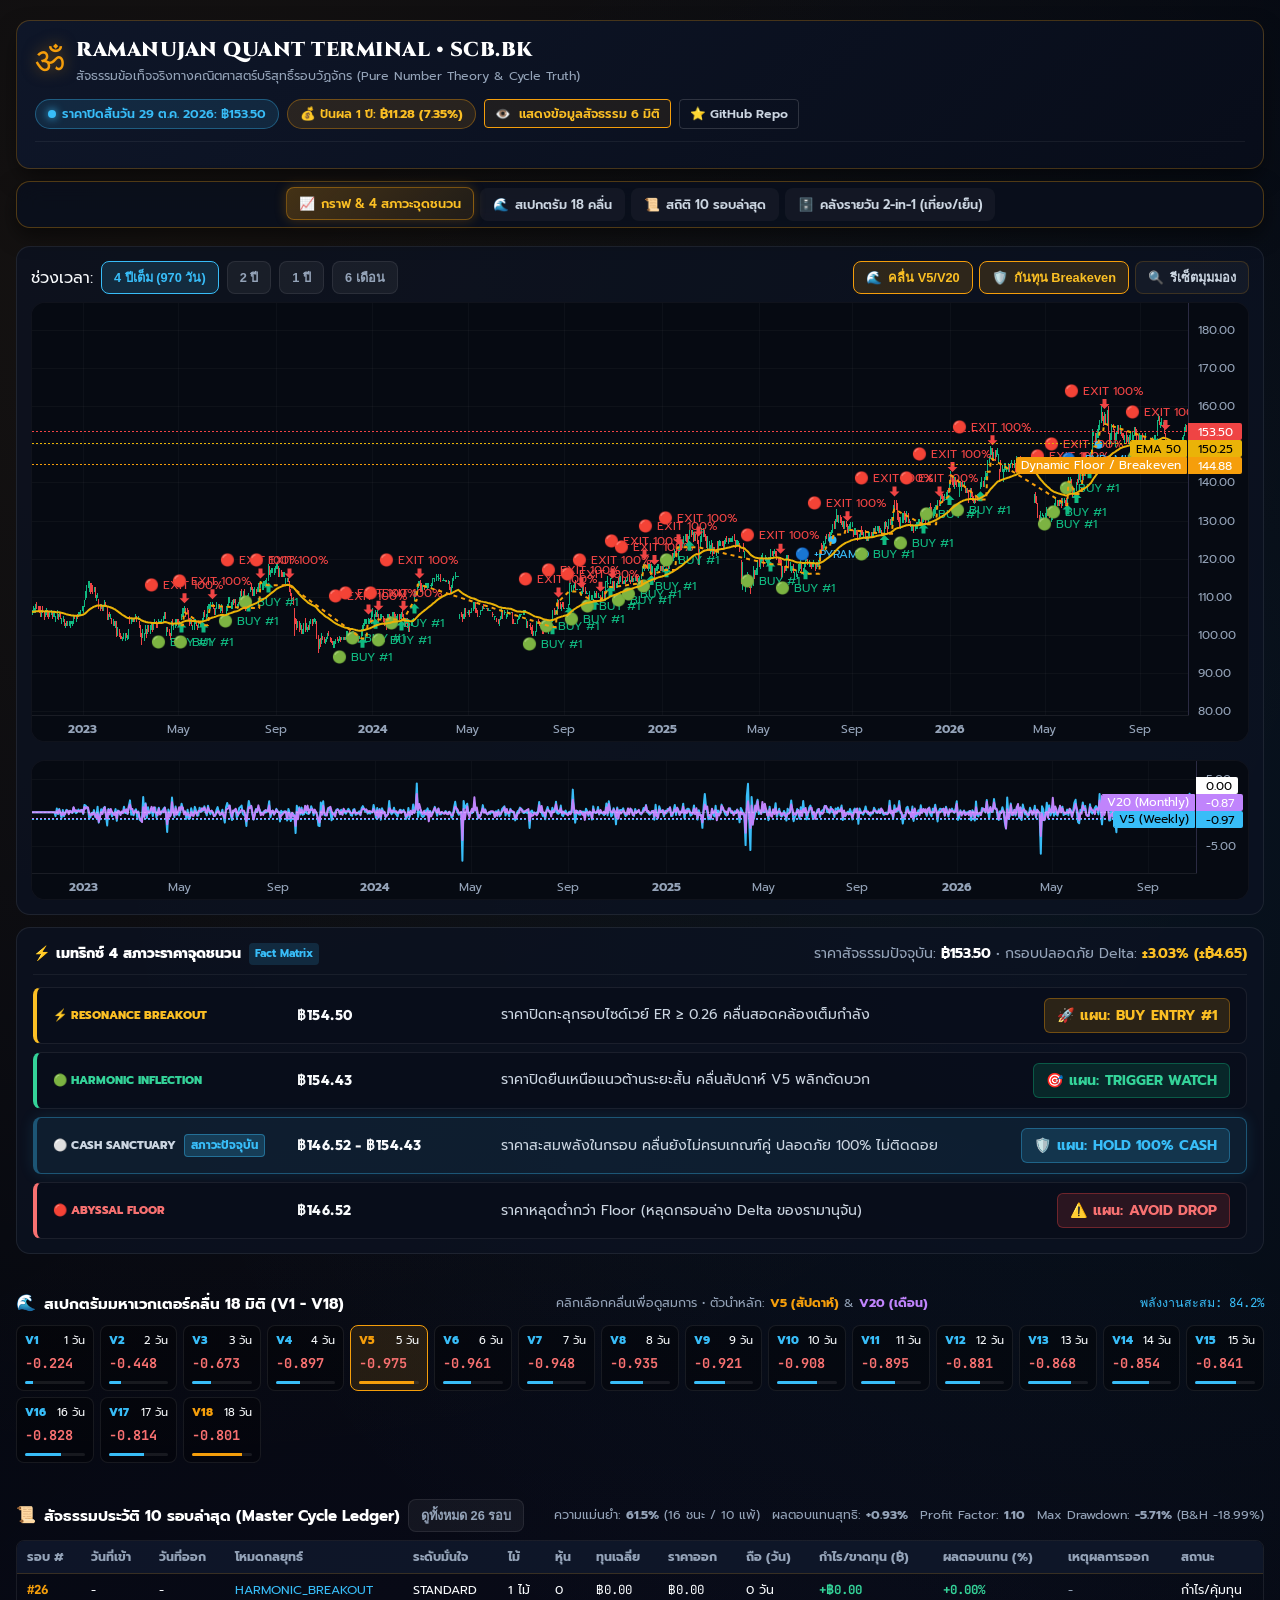
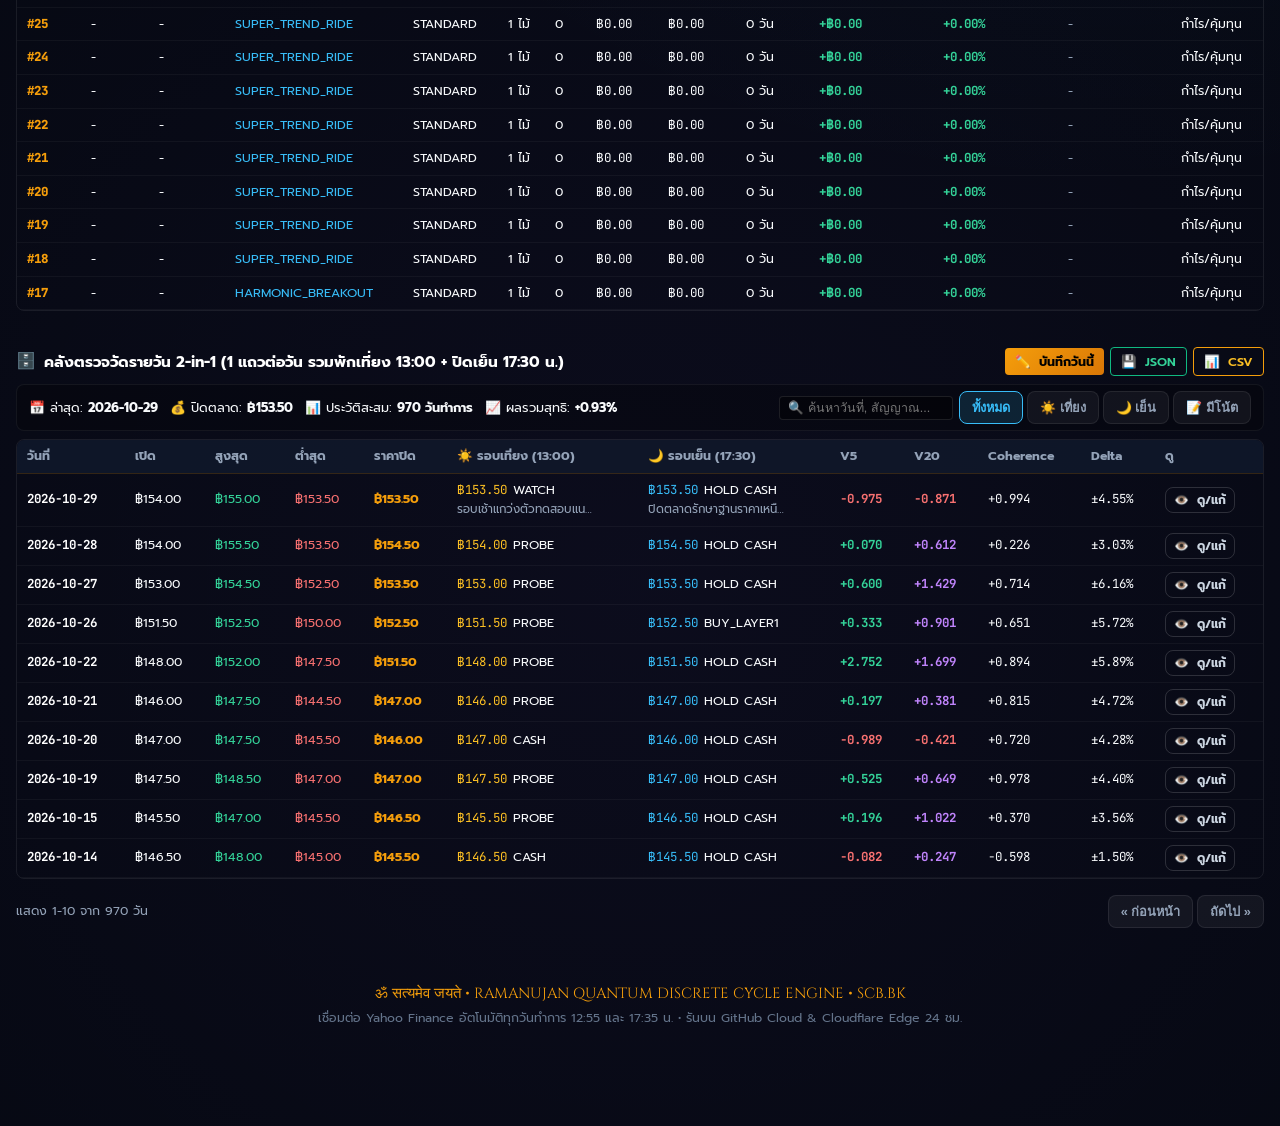
==== commit 3c940f68: "fix(pipeline): prevent date mismatch by smart session detection and align static placeholders to 29 " ====
--- a/quant-ramanujan/index.html
+++ b/quant-ramanujan/index.html
@@ -318,10 +318,10 @@
         <div class="hud-status-strip">
           <div class="status-pill status-live">
             <span class="pulse-dot"></span>
-            <span id="liveStatusText">ตลาดปิดเที่ยง 28 ต.ค. 2026: ฿154.50</span>
+            <span id="liveStatusText">ตลาดปิดเย็น 29 ต.ค. 2026: ฿153.50</span>
           </div>
           <div class="status-pill status-div">
-            <span>💰 ปันผล 1 ปี: <strong>฿11.28 (7.30%)</strong></span>
+            <span>💰 ปันผล 1 ปี: <strong>฿11.28 (7.35%)</strong></span>
           </div>
           <button type="button" id="btnToggleTopBar" class="btn btn-outline-sm" title="คลิกเพื่อเปิด/ปิดแผงสัจธรรม 6 มิติ" style="border-color: var(--gold); color: var(--gold-glow); background: rgba(245, 158, 11, 0.08);">
             <span id="toggleTopBarIcon">👁️</span> <span id="toggleTopBarText">แสดงข้อมูลสัจธรรม 6 มิติ</span>
@@ -334,8 +334,8 @@
       <div class="fact-telemetry-grid" id="factTelemetryGrid" style="display: none;">
         <div class="telemetry-card card-cyan">
           <div class="tel-label">ราคาปิดตลาดล่าสุด</div>
-          <div class="tel-val" id="kpiPrice">฿154.50</div>
-          <div class="tel-meta" id="kpiDate">SET 28 ต.ค. 2026</div>
+          <div class="tel-val" id="kpiPrice">฿153.50</div>
+          <div class="tel-meta" id="kpiDate">SET 29 ต.ค. 2026</div>
         </div>
 
         <div class="telemetry-card card-gold">
@@ -415,7 +415,7 @@
               <span class="badge-mini">Fact Matrix</span>
             </div>
             <div class="matrix-meta">
-              ราคาสัจธรรมปัจจุบัน: <strong style="color: #fff;">฿154.50</strong> • กรอบปลอดภัย Delta: <strong style="color: var(--gold-glow);">±6.16% (±฿9.52)</strong>
+              ราคาสัจธรรมปัจจุบัน: <strong style="color: #fff;">฿153.50</strong> • กรอบปลอดภัย Delta: <strong style="color: var(--gold-glow);">±3.03% (±฿4.65)</strong>
             </div>
           </div>
 
@@ -707,8 +707,8 @@
   </div>
 
   <!-- Data Bundle Script -->
-  <script src="ramanujan_data.js?v=20261028_3"></script>
+  <script src="ramanujan_data.js?v=20261029_1"></script>
   <!-- Unified Controller -->
-  <script src="app.js?v=20261028_3"></script>
+  <script src="app.js?v=20261029_1"></script>
 </body>
 </html>
